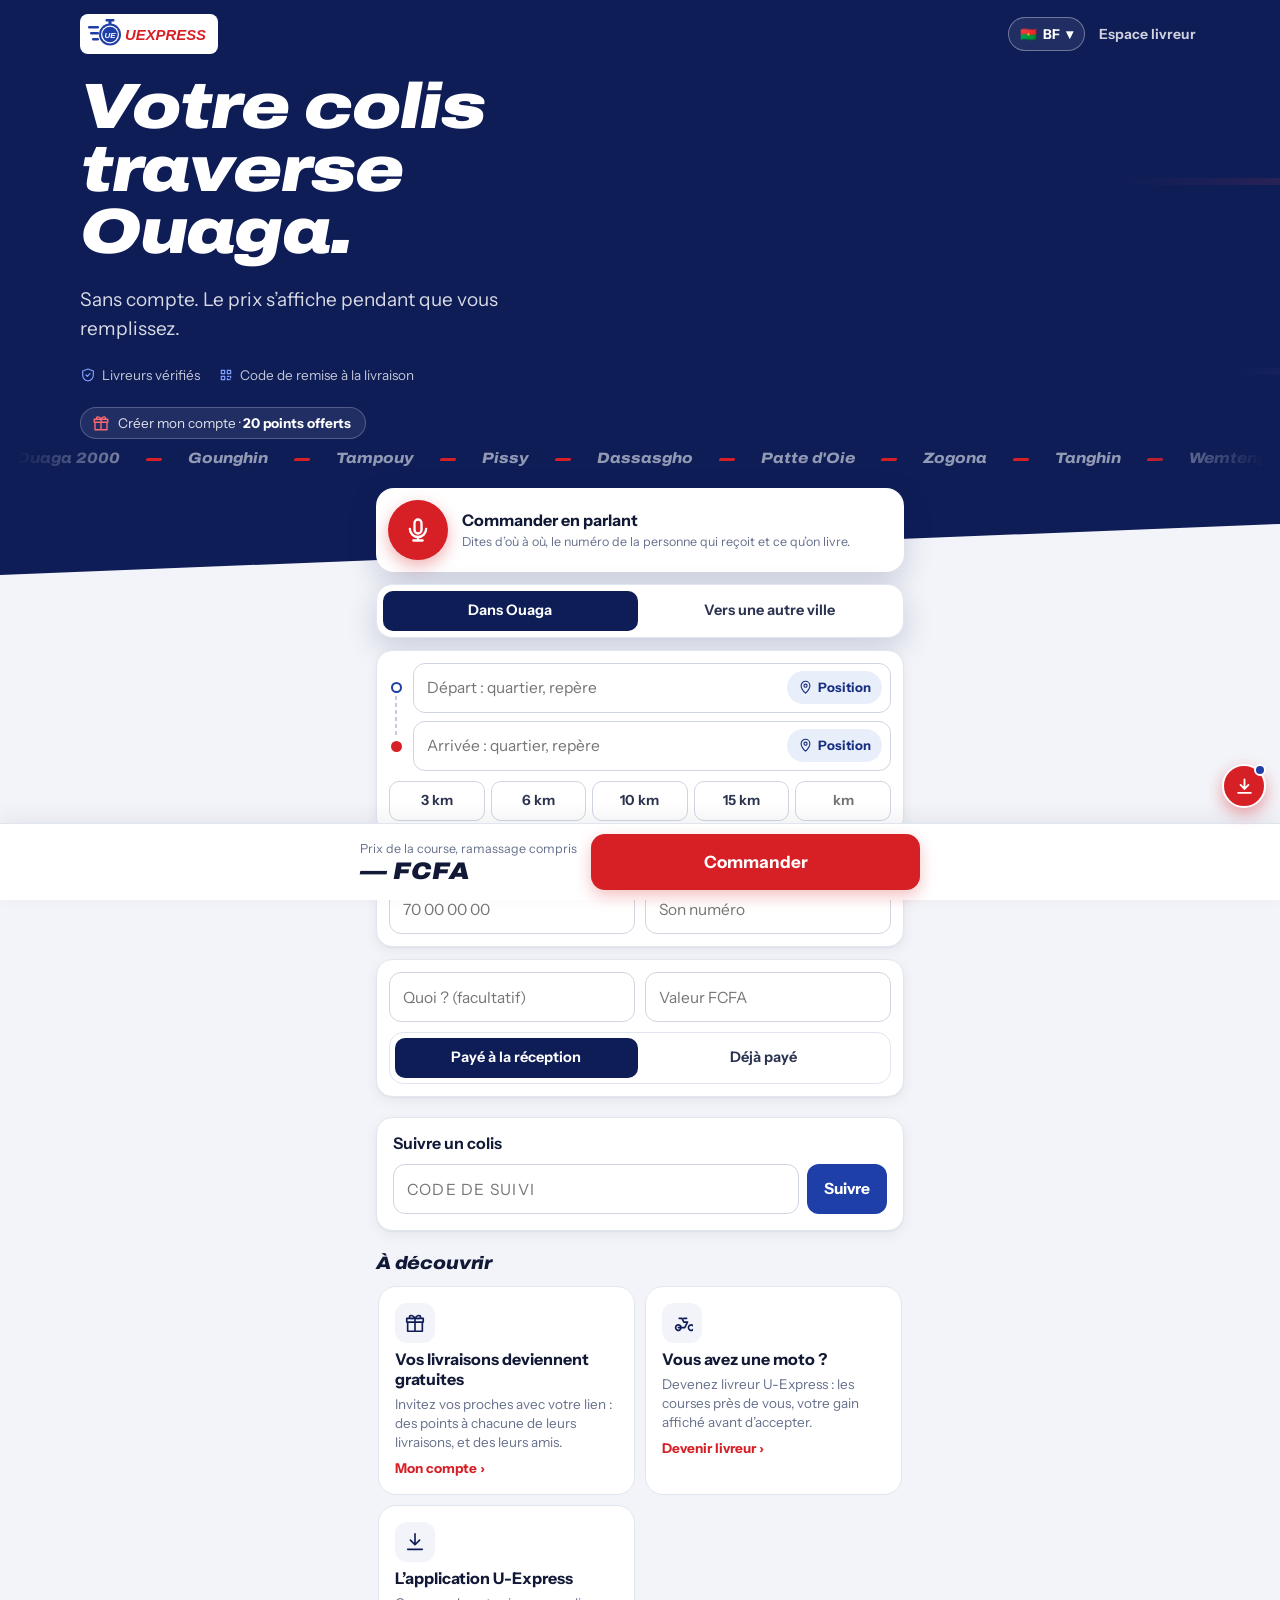
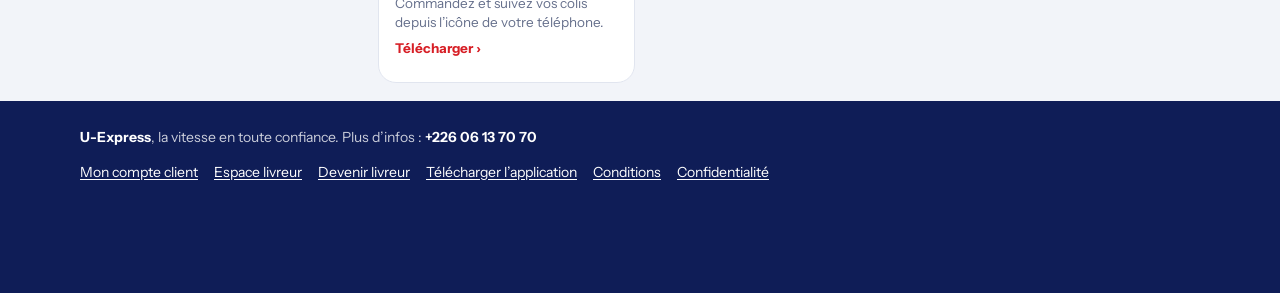
==== index.html @ 2a1b70a1 "Super admin : menu d'origine, Notifications en bas Co-Authored-By: Claude Opus 5.5 <noreply@anthropi" ====
<!doctype html>
<html lang="fr">
  <head>
    <meta charset="UTF-8" />
    <meta name="viewport" content="width=device-width, initial-scale=1, viewport-fit=cover" />
    <meta name="theme-color" content="#0f1d57" />
    <meta name="description" content="U-Express — La vitesse en toute confiance. Livraison à Ouagadougou." />
    <link rel="manifest" href="./manifest.webmanifest" />
    <link rel="icon" type="image/png" href="./icons/icon-192.png" />
    <link rel="apple-touch-icon" href="./icons/icon-192.png" />
    <meta name="apple-mobile-web-app-capable" content="yes" />
    <meta name="apple-mobile-web-app-title" content="U-Express" />
    <title>U-Express</title>
    <script type="module" crossorigin src="./assets/index-wX5X8KtP.js"></script>
    <link rel="stylesheet" crossorigin href="./assets/index-W7KlbaQM.css">
  </head>
  <body>
    <div id="root"></div>
  </body>
</html>
---- assets/index-W7KlbaQM.css ----
@font-face{font-family:Archivo;font-style:normal;font-display:swap;font-weight:100 900;font-stretch:62% 125%;src:url(./archivo-latin-standard-normal-DY7AcnAa.woff2) format("woff2-variations")}@font-face{font-family:Archivo;font-style:italic;font-display:swap;font-weight:100 900;font-stretch:62% 125%;src:url(./archivo-latin-standard-italic-BuvkOFDm.woff2) format("woff2-variations")}@font-face{font-family:Instrument Sans;font-style:normal;font-display:swap;font-weight:400 700;src:url(./instrument-sans-latin-wght-normal-BbzFLZTg.woff2) format("woff2-variations")}:root{--nuit: #0f1d57;--bleu: #1f3fa8;--bleu-fonce: #172f80;--bleu-pale: #e9eefb;--rouge: #d71f26;--rouge-fonce: #b0161c;--rouge-pale: #fdeced;--encre: #111936;--texte: #2b3350;--doux: #66708c;--trait: #e1e5ef;--fond: #f2f4f9;--carte: #ffffff;--vert: #11804a;--vert-pale: #e3f4ea;--orange: #b85f00;--orange-pale: #fff1df;--f-titre: "Archivo", "Arial Black", "Helvetica Neue", Arial, sans-serif;--f-texte: "Instrument Sans", "Segoe UI", Roboto, "Helvetica Neue", Arial, sans-serif;--biais: 4vw;--r-s: 10px;--r-m: 16px;--r-l: 22px;--ombre: 0 1px 2px rgba(17, 25, 54, .05), 0 4px 14px rgba(17, 25, 54, .06);--ombre-forte: 0 10px 30px rgba(15, 29, 87, .18);color-scheme:light;font-family:var(--f-texte);color:var(--texte);background:var(--fond);-webkit-font-smoothing:antialiased}*{box-sizing:border-box}html,body{margin:0;padding:0;background:var(--fond)}body{min-height:100vh;font-size:15.5px;line-height:1.5}body:before{content:"";position:fixed;inset:0 0 auto;height:env(safe-area-inset-top,0px);z-index:30;background:var(--nuit)}button,input,select,textarea{font:inherit;color:inherit}a{color:var(--bleu);text-underline-offset:2px}h1,h2,h3{color:var(--encre);margin:0;line-height:1.15;text-wrap:balance}h1,h2,.titre{font-family:var(--f-titre);font-style:italic;font-weight:850;font-stretch:112%;letter-spacing:-.01em}h1{font-size:clamp(26px,6.5vw,34px)}h2{font-size:clamp(20px,4.8vw,24px)}h3{font-size:16px;font-weight:650}p{margin:0}:focus-visible{outline:3px solid var(--bleu);outline-offset:2px;border-radius:6px}.page{max-width:560px;margin:0 auto;padding-block:16px 104px;padding-left:max(16px,env(safe-area-inset-left,0px));padding-right:max(16px,env(safe-area-inset-right,0px))}.page.large{max-width:1120px}.pile{display:flex;flex-direction:column;gap:12px}.pile.ample{gap:20px}.ligne{display:flex;align-items:center;gap:8px}.ligne.entre{justify-content:space-between}.ligne.haut{align-items:flex-start}.ligne.envelopper{flex-wrap:wrap}.grille-2{display:grid;grid-template-columns:1fr 1fr;gap:10px}.grille-auto{display:grid;grid-template-columns:repeat(auto-fill,minmax(min(100%,300px),1fr));gap:14px}.doux{color:var(--doux)}.petit{font-size:14px}.tres-petit{font-size:12.5px}.gras{font-weight:650;color:var(--encre)}.centre{text-align:center}.rouge{color:var(--rouge)}.bleu{color:var(--bleu)}.vert{color:var(--vert)}.orange{color:var(--orange)}.mono{font-variant-numeric:tabular-nums}.entete{position:sticky;top:env(safe-area-inset-top,0px);z-index:20;background:var(--nuit);color:#fff;padding-block:10px;padding-left:max(16px,env(safe-area-inset-left,0px));padding-right:max(16px,env(safe-area-inset-right,0px))}.entete-int{max-width:1120px;margin:0 auto;display:flex;align-items:center;justify-content:space-between;gap:12px}.entete .espace{font-size:13px;color:#ffffffb8;text-align:right;line-height:1.3}.entete .espace b{display:block;color:#fff;font-family:var(--f-titre);font-style:italic;font-weight:800;font-size:15px}.plaque{display:inline-flex;background:#fff;border-radius:8px;padding:5px 8px;line-height:0}.bandeau-demo{background:var(--bleu-pale);color:var(--bleu-fonce);font-size:12.5px;padding:5px 16px;text-align:center}.carte{background:var(--carte);border:1px solid var(--trait);border-radius:var(--r-m);padding:16px;box-shadow:var(--ombre)}.carte.plate{box-shadow:none}.carte.accent{border-color:var(--rouge);box-shadow:0 0 0 1px var(--rouge) inset,var(--ombre)}.carte.alerte{border-left:5px solid var(--orange)}.carte.alerte.critique{border-left-color:var(--rouge)}.separateur{height:1px;background:var(--trait);margin:4px 0}.btn{-webkit-appearance:none;-moz-appearance:none;appearance:none;border:1px solid transparent;border-radius:12px;padding:12px 16px;font-weight:700;font-size:15.5px;cursor:pointer;display:inline-flex;align-items:center;justify-content:center;gap:8px;min-height:48px;text-decoration:none;line-height:1.2;transition:background-color .15s,transform .12s,box-shadow .15s}.btn:active:not(:disabled){transform:scale(.97)}.btn:disabled{opacity:.45;cursor:not-allowed}.btn.plein{width:100%}.btn.rouge{background:var(--rouge);color:#fff;box-shadow:0 6px 16px #d71f2647}.btn.rouge:hover:not(:disabled){background:var(--rouge-fonce)}.btn.bleu{background:var(--bleu);color:#fff}.btn.bleu:hover:not(:disabled){background:var(--bleu-fonce)}.btn.vert{background:var(--vert);color:#fff}.btn.blanc{background:#fff;color:var(--nuit)}.btn.fantome{background:#ffffff14;color:#fff;border-color:#ffffff59}.btn.fantome:hover{background:#ffffff29}.btn.contour{background:var(--carte);border-color:var(--trait);color:var(--encre)}.btn.contour:hover:not(:disabled){background:var(--fond)}.btn.lien{background:none;color:var(--bleu);padding:6px 2px;min-height:0;font-weight:650}.btn.petit{min-height:38px;padding:7px 12px;font-size:14px;border-radius:10px}.btn.grand{min-height:56px;font-size:17px;border-radius:14px}.btn svg{width:20px;height:20px;flex:none}.badge svg{width:14px;height:14px;flex:none}.onglets{display:flex;background:#e4e8f2;border-radius:14px;padding:4px;gap:4px;overflow-x:auto;scrollbar-width:none}.onglets button{flex:1;border:0;background:none;border-radius:10px;padding:9px 6px;font-weight:650;font-size:13.5px;color:var(--doux);cursor:pointer;white-space:nowrap;transition:background-color .15s,color .15s}.onglets button.actif{background:var(--carte);color:var(--encre);box-shadow:0 1px 3px #1119361f}.compteur{display:inline-block;min-width:20px;padding:0 6px;margin-left:4px;border-radius:10px;background:var(--rouge);color:#fff;font-size:12px;line-height:20px;text-align:center;font-variant-numeric:tabular-nums}.compteur.gris{background:#b9c0d2}.nav-basse{position:fixed;left:0;right:0;bottom:0;z-index:20;background:var(--carte);border-top:1px solid var(--trait);display:flex;justify-content:center;padding-bottom:env(safe-area-inset-bottom,0px);padding-left:env(safe-area-inset-left,0px);padding-right:env(safe-area-inset-right,0px)}.nav-basse-int{display:flex;width:100%;max-width:560px}.nav-basse button{flex:1;border:0;background:none;padding:10px 4px 12px;font-size:12.5px;font-weight:650;color:var(--doux);cursor:pointer;display:flex;flex-direction:column;align-items:center;gap:3px}.nav-basse button.actif{color:var(--rouge)}.nav-basse svg{width:23px;height:23px}.badge{display:inline-flex;align-items:center;gap:5px;border-radius:999px;padding:3px 10px;font-size:12.5px;font-weight:650;background:#edf0f6;color:var(--texte);white-space:nowrap}.badge.rouge{background:var(--rouge-pale);color:var(--rouge-fonce)}.badge.bleu{background:var(--bleu-pale);color:var(--bleu-fonce)}.badge.vert{background:var(--vert-pale);color:var(--vert)}.badge.orange{background:var(--orange-pale);color:var(--orange)}.point{width:9px;height:9px;border-radius:50%;background:#b9c0d2;display:inline-block;flex:none}.point.vert{background:var(--vert);box-shadow:0 0 #11804a80;animation:pouls 2s infinite}.champ{display:flex;flex-direction:column;gap:6px;min-width:0}.champ label{font-size:14px;font-weight:650;color:var(--encre)}.champ .aide{font-size:12.5px;color:var(--doux)}.champ input,.champ select,.champ textarea,.saisie{border:1.5px solid #cfd5e3;border-radius:12px;padding:12px 13px;background:#fff;min-height:50px;width:100%;min-width:0;transition:border-color .15s,box-shadow .15s}.champ input:focus,.champ select:focus,.champ textarea:focus,.saisie:focus{outline:none;border-color:var(--bleu);box-shadow:0 0 0 4px #1f3fa826}.choix{display:flex;gap:8px}.choix button{flex:1;border:1.5px solid #cfd5e3;background:#fff;border-radius:12px;padding:11px 10px;font-weight:650;cursor:pointer;transition:border-color .15s,background-color .15s}.choix button.actif{border-color:var(--rouge);background:var(--rouge-pale);color:var(--rouge-fonce)}.erreur,.succes,.info{border-radius:12px;padding:11px 13px;font-size:14.5px}.erreur{background:var(--rouge-pale);color:var(--rouge-fonce)}.succes{background:var(--vert-pale);color:var(--vert)}.info{background:var(--bleu-pale);color:var(--bleu-fonce)}.solde{position:relative;overflow:hidden;border-radius:var(--r-l);padding:18px;color:#fff;background:var(--nuit)}.solde:after{content:"";position:absolute;right:-20px;top:18px;width:140px;height:70px;background:repeating-linear-gradient(0deg,transparent 0 12px,rgba(255,255,255,.09) 12px 20px);transform:skew(-12deg)}.solde .montant{font-family:var(--f-titre);font-style:italic;font-weight:850;font-stretch:112%;font-size:32px;letter-spacing:-.01em}.solde .sous{font-size:13.5px;opacity:.8}.solde.negatif .montant{color:#ffc2c5}.trajet{display:grid;grid-template-columns:14px minmax(0,1fr);column-gap:10px;row-gap:2px}.trajet .rail{display:flex;flex-direction:column;align-items:center;padding-top:6px}.trajet .rond{width:11px;height:11px;border-radius:50%;border:2.5px solid var(--bleu);background:#fff}.trajet .rond.fin{border-color:var(--rouge);background:var(--rouge)}.trajet .barre{width:2px;flex:1;background:repeating-linear-gradient(180deg,#c5cbe0 0 4px,transparent 4px 7px);margin:3px 0;min-height:14px}.chiffres{display:flex;gap:6px 16px;flex-wrap:wrap}.chiffres div{display:flex;flex-direction:column}.chiffres .lib{font-size:12.5px;color:var(--doux)}.chiffres .val{font-weight:700;color:var(--encre);font-variant-numeric:tabular-nums}.chiffres .val.gain{color:var(--vert)}.chrono{list-style:none;margin:0;padding:0;display:flex;flex-direction:column;gap:10px}.chrono li{display:grid;grid-template-columns:18px 1fr;gap:8px}.chrono .puce{width:12px;height:12px;margin-top:5px;border-radius:50%;background:var(--trait)}.chrono li.fait .puce{background:var(--vert)}.chrono li.courant .puce{background:var(--rouge);box-shadow:0 0 0 4px var(--rouge-pale)}.tableau{width:100%;border-collapse:collapse;font-size:14.5px}.tableau th{text-align:left;font-size:12.5px;color:var(--doux);font-weight:650;padding:8px;border-bottom:1px solid var(--trait)}.tableau td{padding:10px 8px;border-bottom:1px solid var(--trait);vertical-align:top}.tableau td.num,.tableau th.num{text-align:right;font-variant-numeric:tabular-nums}.defile{overflow-x:auto}.voile{position:fixed;top:0;right:0;bottom:0;left:0;background:#0f1d5773;z-index:50;display:flex;align-items:flex-end;justify-content:center;animation:apparait .18s ease-out}.modale{background:#fff;width:100%;max-width:560px;border-radius:22px 22px 0 0;padding:20px max(16px,env(safe-area-inset-right,0px)) calc(20px + env(safe-area-inset-bottom,0px)) max(16px,env(safe-area-inset-left,0px));max-height:88vh;overflow-y:auto;animation:monte .22s cubic-bezier(.2,.8,.2,1)}@media (min-width: 640px){.voile{align-items:center}.modale{border-radius:22px}}.code-remise{font-family:var(--f-titre);font-weight:900;font-stretch:115%;font-size:40px;letter-spacing:.18em;color:var(--encre);font-variant-numeric:tabular-nums}.qr{width:168px;height:168px;image-rendering:pixelated}.une{position:relative;overflow:hidden;color:#fff;background:var(--nuit);clip-path:polygon(0 0,100% 0,100% calc(100% - var(--biais)),0 100%);padding-block:14px calc(44px + var(--biais));padding-left:max(16px,env(safe-area-inset-left,0px));padding-right:max(16px,env(safe-area-inset-right,0px))}.une-int{position:relative;z-index:1;max-width:1120px;margin:0 auto;display:flex;flex-direction:column;gap:22px}.une-haut{display:flex;align-items:center;justify-content:space-between;gap:12px}.une-haut a.pro{color:#fffc;font-size:14px;font-weight:650;text-decoration:none;padding:8px 4px}.une h1{color:#fff;font-size:clamp(38px,11vw,76px);font-weight:900;font-stretch:118%;line-height:.98;letter-spacing:-.02em;max-width:11ch;animation:file .7s cubic-bezier(.15,.85,.25,1) both}.une h1 .rouge-vif{color:#ff4a50}.une .chapo{font-size:clamp(16px,4.2vw,19px);color:#ffffffd6;max-width:34ch;animation:apparait .6s .25s both}.une .actions{display:grid;gap:10px;max-width:420px;animation:apparait .6s .35s both}.une .preuves{display:flex;flex-wrap:wrap;gap:8px 18px;font-size:13.5px;color:#ffffffbf}.une .preuves span{display:inline-flex;align-items:center;gap:6px}.une .preuves svg{width:16px;height:16px;color:#7fa0ff}.vitesse{position:absolute;top:0;right:0;bottom:0;left:0;pointer-events:none;z-index:0;overflow:hidden}.vitesse i{position:absolute;right:-40%;height:7px;border-radius:6px;background:linear-gradient(90deg,#fff0,#ffffff38);animation:trait 2.8s linear infinite}.vitesse i:nth-child(1){top:22%;width:38%;animation-delay:0s}.vitesse i:nth-child(2){top:31%;width:52%;animation-delay:.9s;background:linear-gradient(90deg,#d71f2600,#ff4a5073)}.vitesse i:nth-child(3){top:40%;width:30%;animation-delay:1.7s}.vitesse i:nth-child(4){top:64%;width:44%;animation-delay:2.3s}.quartiers{position:relative;z-index:1;margin-top:8px;overflow:hidden;mask-image:linear-gradient(90deg,transparent,#000 10%,#000 90%,transparent);-webkit-mask-image:linear-gradient(90deg,transparent,#000 10%,#000 90%,transparent)}.quartiers .ruban{display:flex;gap:0;width:max-content;animation:defile 38s linear infinite}.quartiers span{font-family:var(--f-titre);font-style:italic;font-weight:800;font-stretch:112%;font-size:15px;color:#ffffff8c;white-space:nowrap;padding-right:26px}.quartiers span:after{content:"";display:inline-block;width:16px;height:3px;border-radius:2px;margin-left:26px;vertical-align:middle;background:var(--rouge);transform:skew(-20deg)}.carte-suivi{position:relative;z-index:2;margin-top:calc(-30px - var(--biais))}.section{max-width:1120px;margin:0 auto;padding-block:34px 6px;padding-left:max(16px,env(safe-area-inset-left,0px));padding-right:max(16px,env(safe-area-inset-right,0px));display:flex;flex-direction:column;gap:16px}.section>p.intro{color:var(--doux);max-width:52ch}.etapes{list-style:none;margin:0;padding:0;display:grid;gap:12px;counter-reset:etape}.etapes li{display:grid;grid-template-columns:46px minmax(0,1fr);gap:14px;align-items:start;background:var(--carte);border-radius:var(--r-m);padding:16px;border:1px solid var(--trait)}.etapes li:before{counter-increment:etape;content:counter(etape);width:46px;height:46px;border-radius:12px;display:grid;place-items:center;background:var(--nuit);color:#fff;font-family:var(--f-titre);font-style:italic;font-weight:900;font-size:22px}.etapes h3{margin-bottom:3px}@media (min-width: 820px){.etapes{grid-template-columns:repeat(3,1fr)}.etapes li{grid-template-columns:1fr}}.simulateur{background:var(--carte);border-radius:var(--r-l);border:1px solid var(--trait);padding:18px;display:grid;gap:16px;box-shadow:var(--ombre)}.simulateur .prix{font-family:var(--f-titre);font-style:italic;font-weight:900;font-stretch:115%;font-size:clamp(38px,10vw,54px);color:var(--encre);line-height:1;font-variant-numeric:tabular-nums}.simulateur .prix small{font-size:.42em;font-weight:800;color:var(--doux);margin-left:4px}.simulateur input[type=range]{width:100%;accent-color:var(--rouge);height:28px}.reperes{display:flex;justify-content:space-between;font-size:12.5px;color:var(--doux);font-variant-numeric:tabular-nums}.garanties{display:grid;gap:12px}@media (min-width: 820px){.garanties{grid-template-columns:repeat(3,1fr)}}.garantie{display:grid;grid-template-columns:44px minmax(0,1fr);gap:12px;padding:4px 0}.garantie .ico{width:44px;height:44px;border-radius:12px;display:grid;place-items:center;background:var(--bleu-pale);color:var(--bleu)}.garantie .ico svg{width:24px;height:24px}.recrute{margin-top:30px;background:var(--rouge);color:#fff;position:relative;overflow:hidden;clip-path:polygon(0 var(--biais),100% 0,100% 100%,0 100%);padding-block:calc(30px + var(--biais)) 34px;padding-left:max(16px,env(safe-area-inset-left,0px));padding-right:max(16px,env(safe-area-inset-right,0px))}.recrute-int{max-width:1120px;margin:0 auto;display:grid;gap:16px}.recrute h2{color:#fff;font-size:clamp(28px,8vw,46px);font-weight:900}.recrute ul{margin:0;padding:0;list-style:none;display:grid;gap:8px}.recrute li{display:flex;gap:10px;align-items:center;font-weight:600}.recrute li:before{content:"";width:14px;height:4px;border-radius:2px;background:#fff;transform:skew(-20deg);flex:none}.pied{background:var(--nuit);color:#ffffffc7;padding-block:26px calc(26px + env(safe-area-inset-bottom,0px));padding-left:max(16px,env(safe-area-inset-left,0px));padding-right:max(16px,env(safe-area-inset-right,0px));font-size:14px}.pied-int{max-width:1120px;margin:0 auto;display:grid;gap:14px}.pied a{color:#fff}.pied .pro{display:flex;flex-wrap:wrap;gap:6px 16px}.mes-livraisons{display:flex;gap:8px;overflow-x:auto;padding-bottom:2px;scrollbar-width:none}.mes-livraisons a{flex:none;display:flex;flex-direction:column;gap:2px;text-decoration:none;color:var(--encre);background:var(--fond);border:1px solid var(--trait);border-radius:12px;padding:9px 12px;min-width:150px}.barre-commande{position:fixed;left:0;right:0;bottom:0;z-index:20;background:var(--carte);border-top:1px solid var(--trait);padding-block:10px calc(10px + env(safe-area-inset-bottom,0px));padding-left:max(16px,env(safe-area-inset-left,0px));padding-right:max(16px,env(safe-area-inset-right,0px));box-shadow:0 -6px 20px #1119360f}.barre-commande-int{max-width:560px;margin:0 auto;display:grid;grid-template-columns:auto minmax(0,1fr);gap:14px;align-items:center}.barre-commande .total{font-family:var(--f-titre);font-style:italic;font-weight:900;font-stretch:112%;font-size:24px;color:var(--encre);line-height:1.05;font-variant-numeric:tabular-nums}.etiquette-etape{display:inline-grid;place-items:center;width:26px;height:26px;border-radius:8px;background:var(--nuit);color:#fff;font-family:var(--f-titre);font-style:italic;font-weight:900;font-size:14px;flex:none}.suivi-tete{background:var(--nuit);color:#fff;padding-block:18px 22px;padding-left:max(16px,env(safe-area-inset-left,0px));padding-right:max(16px,env(safe-area-inset-right,0px));position:relative;overflow:hidden}.suivi-tete-int{max-width:560px;margin:0 auto;display:flex;flex-direction:column;gap:14px;position:relative;z-index:1}.suivi-tete h1{color:#fff;font-size:clamp(26px,7vw,34px)}.suivi-tete .code{color:#ffffffb3;font-size:14px}.route{position:relative;height:54px;margin:4px 6px 0}.route .voie{position:absolute;left:0;right:0;top:32px;height:4px;border-radius:2px;background:repeating-linear-gradient(90deg,rgba(255,255,255,.28) 0 10px,transparent 10px 18px)}.route .faite{position:absolute;left:0;top:32px;height:4px;border-radius:2px;background:#ff4a50;transition:width 1.2s cubic-bezier(.2,.8,.2,1)}.route .jalon{position:absolute;top:27px;width:14px;height:14px;margin-left:-7px;border-radius:50%;background:var(--nuit);border:3px solid rgba(255,255,255,.4)}.route .jalon.fait{border-color:#ff4a50;background:#ff4a50}.route .moto{position:absolute;top:0;width:36px;height:28px;margin-left:-18px;color:#fff;transition:left 1.2s cubic-bezier(.2,.8,.2,1)}.route .moto.roule{animation:secousse .5s ease-in-out infinite alternate}.etapes-suivi{display:grid;grid-template-columns:repeat(5,1fr);gap:4px;font-size:11.5px;color:#fff9;text-align:center;line-height:1.25}.etapes-suivi span.fait{color:#fff;font-weight:650}.lien-partage{display:grid;grid-template-columns:minmax(0,1fr) auto;gap:8px;align-items:center;background:var(--fond);border:1.5px dashed #c5cbe0;border-radius:12px;padding:8px 8px 8px 12px}.lien-partage a{overflow:hidden;text-overflow:ellipsis;white-space:nowrap;font-weight:650}@keyframes trait{0%{transform:translate(0) skew(-20deg)}to{transform:translate(-260%) skew(-20deg)}}@keyframes defile{0%{transform:translate(0)}to{transform:translate(-50%)}}@keyframes file{0%{opacity:0;transform:translate(-28px) skew(-6deg)}to{opacity:1;transform:none}}@keyframes apparait{0%{opacity:0;transform:translateY(8px)}to{opacity:1;transform:none}}@keyframes monte{0%{transform:translateY(24px);opacity:.6}to{transform:none;opacity:1}}@keyframes pouls{0%{box-shadow:0 0 #11804a73}70%{box-shadow:0 0 0 8px #11804a00}to{box-shadow:0 0 #11804a00}}@keyframes secousse{0%{transform:translateY(0)}to{transform:translateY(-2px)}}@keyframes arrive{0%{background:#fff7d6}to{background:var(--carte)}}.arrive{animation:arrive 1.6s ease-out}@media (prefers-reduced-motion: reduce){*,*:before,*:after{animation-duration:.01ms!important;animation-iteration-count:1!important;transition-duration:.01ms!important}.quartiers .ruban{animation:none}.vitesse{display:none}}.etapes-demande{list-style:none;margin:4px 0 0;padding:0;display:grid;grid-template-columns:repeat(4,minmax(0,1fr));gap:6px;counter-reset:dem}.etapes-demande li{counter-increment:dem;font-size:12.5px;color:#ffffffd1;display:flex;flex-direction:column;gap:6px;line-height:1.25}.etapes-demande li:before{content:counter(dem);width:30px;height:30px;border-radius:9px;display:grid;place-items:center;background:#ffffff1f;color:#fff;font-family:var(--f-titre);font-style:italic;font-weight:900}.etapes-demande li:first-child:before{background:var(--rouge)}.liste-conditions{margin:0;padding:0;list-style:none;display:grid;gap:8px}.liste-conditions li{display:flex;gap:10px;align-items:center}.liste-conditions li:before{content:"";width:14px;height:4px;border-radius:2px;background:var(--rouge);transform:skew(-20deg);flex:none}.progression{display:grid;grid-template-columns:repeat(3,minmax(0,1fr));gap:8px;font-size:12.5px;color:var(--doux);font-weight:650}.progression>div{display:flex;flex-direction:column;gap:6px}.progression .barre{display:block;height:6px;border-radius:3px;background:linear-gradient(90deg,var(--bleu) var(--p, 0%),#dfe4ef var(--p, 0%));transition:background .4s}.progression .fait{color:var(--vert)}.progression .fait .barre{background:var(--vert)}.docs{display:grid;grid-template-columns:repeat(2,minmax(0,1fr));gap:10px}@media (min-width: 720px){.docs{grid-template-columns:repeat(3,minmax(0,1fr))}}.doc{border:1.5px dashed #c5cbe0;border-radius:14px;padding:10px;display:flex;flex-direction:column;gap:5px;background:var(--fond);min-width:0}.doc.ok{border-style:solid;border-color:var(--vert);background:#fff}.doc img{width:100%;max-width:100%;aspect-ratio:4 / 3;object-fit:cover;border-radius:9px;background:var(--bleu-pale)}.doc-vide{aspect-ratio:4 / 3;border-radius:9px;background:#e6eaf3;display:grid;place-items:center;color:#9aa5c0}.doc-vide svg{width:30px;height:30px}.doc .btn{margin-top:auto}.module{display:grid;grid-template-columns:minmax(0,1fr) auto;gap:10px;align-items:center;padding:11px 12px;border-radius:12px;background:var(--fond)}.lecon{display:grid;gap:8px;background:var(--bleu-pale);border-radius:12px;padding:12px 14px;color:var(--bleu-fonce)}.question{border:0;margin:0;padding:0;display:grid;gap:8px}.question legend{margin-bottom:8px}.choix-quiz{display:flex;gap:10px;align-items:center;padding:11px 12px;border:1.5px solid #cfd5e3;border-radius:12px;cursor:pointer;background:#fff}.choix-quiz.actif{border-color:var(--bleu);background:var(--bleu-pale)}.choix-quiz input{accent-color:var(--bleu)}.galerie-kyc{display:grid;grid-template-columns:repeat(3,minmax(0,1fr));gap:6px}.galerie-kyc button{border:0;padding:0;background:none;cursor:zoom-in;text-align:left;font-size:11.5px;color:var(--doux);display:flex;flex-direction:column;justify-content:flex-start;align-self:start}.galerie-kyc img{width:100%;aspect-ratio:4 / 3;object-fit:cover;border-radius:8px;display:block;margin-bottom:3px}.photo-grande{width:100%;max-width:100%;border-radius:12px}.une-courte{padding-block:14px calc(54px + var(--biais))}.une-courte h1{font-size:clamp(34px,9.5vw,64px)}.commande-accueil{position:relative;z-index:2;margin-top:calc(-36px - var(--biais));padding-top:0;padding-bottom:8px;display:flex;flex-direction:column;gap:12px}.commande-accueil>form>.choix{background:var(--carte);padding:6px;border-radius:16px;box-shadow:var(--ombre-forte)}.pied{padding-bottom:calc(110px + env(safe-area-inset-bottom,0px))}.choix-compact{background:var(--carte);padding:5px;border-radius:14px;border:1px solid var(--trait);gap:5px}.choix-compact button{border:0;padding:9px 8px;font-size:14.5px;border-radius:10px}.choix-compact button.actif{background:var(--nuit);color:#fff}.case{padding:12px}.trajet-saisie{display:grid;grid-template-columns:14px minmax(0,1fr);gap:10px}.trajet-saisie .rail{display:flex;flex-direction:column;align-items:center;padding:19px 0}.trajet-saisie .rond{width:11px;height:11px;border-radius:50%;border:2.5px solid var(--bleu);background:#fff;flex:none}.trajet-saisie .rond.fin{border-color:var(--rouge);background:var(--rouge)}.trajet-saisie .barre{width:2px;flex:1;background:repeating-linear-gradient(180deg,#c5cbe0 0 4px,transparent 4px 7px);margin:3px 0}.champ-ligne{display:grid;grid-template-columns:minmax(0,1fr) auto;align-items:center;border:1.5px solid #cfd5e3;border-radius:12px;background:#fff;padding-right:8px}.champ-ligne:focus-within{border-color:var(--bleu);box-shadow:0 0 0 4px #1f3fa826}.champ-ligne input{border:0;background:none;padding:12px 13px;min-height:48px;min-width:0;outline:none}.champ-ligne .btn.lien{font-size:13.5px;white-space:nowrap}.distances{display:flex;gap:6px;margin-top:10px;flex-wrap:wrap}.distances button,.distances input{flex:1 1 56px;min-width:0;min-height:40px;border:1.5px solid #cfd5e3;border-radius:10px;background:#fff;font-weight:650;font-size:14px;cursor:pointer;text-align:center;padding:6px}.distances button.actif{border-color:var(--rouge);background:var(--rouge-pale);color:var(--rouge-fonce)}.distances input:focus{outline:none;border-color:var(--bleu)}.case.grille-2 .champ label{font-size:13px}.entree-livreur .avantages{display:grid;gap:8px;margin:0;padding:0;list-style:none}.entree-livreur .avantages li{display:flex;gap:10px;align-items:center}.entree-livreur .avantages li:before{content:"";width:14px;height:4px;border-radius:2px;background:#fff;transform:skew(-20deg);flex:none}.carte-rouge{background:var(--rouge);color:#fff;border:0;border-radius:var(--r-l);padding:18px;display:grid;gap:12px}.carte-rouge h2{color:#fff}.membre{display:grid;grid-template-columns:42px minmax(0,1fr);gap:12px;align-items:start;padding:12px 0;border-top:1px solid var(--trait)}.membre:first-of-type{border-top:0}.membre .initiale{width:42px;height:42px;border-radius:12px;display:grid;place-items:center;font-family:var(--f-titre);font-style:italic;font-weight:900;color:#fff;background:var(--bleu)}.membre.admin .initiale{background:var(--rouge)}.membre.inactif{opacity:.55}.compteurs-equipe{display:flex;gap:8px;flex-wrap:wrap}.centre-texte{text-align:center}.gauche{text-align:left}.pile-droite{display:flex;flex-direction:column;align-items:flex-end;text-align:right;gap:2px}.champ-ligne.avec-gps{border-color:var(--vert)}.puce-gps{display:inline-flex;align-items:center;gap:5px;border:0;border-radius:999px;padding:7px 11px;font:inherit;font-size:13px;font-weight:700;cursor:pointer;white-space:nowrap;background:var(--bleu-pale);color:var(--bleu-fonce)}.puce-gps svg{width:15px;height:15px;flex:none}.puce-gps.gps{background:var(--vert-pale);color:var(--vert)}.puce-gps.attente{background:var(--orange-pale);color:var(--orange)}.puce-gps.attente:before,.puce-gps.recherche:before,.point-pouls{content:"";width:8px;height:8px;border-radius:50%;background:currentColor;flex:none;animation:pouls 1.2s ease-in-out infinite}@keyframes pouls{0%,to{opacity:.35;transform:scale(.8)}50%{opacity:1;transform:scale(1.15)}}.etat-gps{display:flex;align-items:center;gap:8px;margin-top:10px;padding:9px 11px;border-radius:10px;font-size:13.5px;line-height:1.35}.etat-gps svg{width:18px;height:18px;flex:none}.etat-gps.attente{background:var(--orange-pale);color:#7a4100}.etat-gps.attente .point-pouls{background:var(--orange)}.etat-gps.ok{background:var(--vert-pale);color:#0b5a34}.etat-gps.alerte{background:var(--orange-pale);color:#7a4100}.etat-gps .btn.lien{padding:0 2px;font-size:13.5px;margin-left:auto;flex:none}.modale .etat-gps{margin-top:0}.aide-gps{margin:8px 0 0}.option-position{display:grid;grid-template-columns:46px minmax(0,1fr);gap:12px;align-items:center;width:100%;text-align:left;background:#fff;border:1.5px solid var(--trait);border-radius:14px;padding:14px;cursor:pointer;font:inherit;color:var(--texte);transition:border-color .15s,transform .15s}.option-position:hover{border-color:var(--bleu)}.option-position:active{transform:scale(.99)}.option-position b{display:block;color:var(--encre);font-size:16px;margin-bottom:2px}.icone-rond{width:46px;height:46px;border-radius:50%;display:grid;place-items:center}.icone-rond svg{width:23px;height:23px}.icone-rond.bleu{background:var(--bleu-pale);color:var(--bleu)}.icone-rond.rouge{background:var(--rouge-pale);color:var(--rouge)}.lien-partage{background:var(--fond);border:1px dashed #c5cbe0;border-radius:10px;padding:10px 12px;font-size:13px;word-break:break-all;color:var(--encre);-webkit-user-select:all;user-select:all}.badge-gps{display:inline-flex;align-items:center;gap:4px;font-size:12.5px;font-weight:650;color:var(--vert);text-decoration:none}.badge-gps svg{width:14px;height:14px}.badge-gps:hover{text-decoration:underline}.page-position{min-height:100vh;min-height:100dvh;background:var(--fond)}.tete-position{background:var(--nuit);color:#fff;padding:calc(18px + env(safe-area-inset-top,0px)) 20px 64px;clip-path:polygon(0 0,100% 0,100% calc(100% - 34px),0 100%)}.tete-position .contenu{max-width:520px;margin:0 auto}.tete-position h1{color:#fff;font-size:clamp(30px,8.5vw,42px);margin-top:22px}.tete-position p{color:#ffffffd6;margin:10px 0 0;font-size:16px;line-height:1.45;max-width:34ch}.corps-position{max-width:520px;margin:-40px auto 0;padding:0 16px 28px;display:grid;gap:14px}.corps-position .carte{padding:20px 18px;gap:12px}.corps-position .tres-petit svg{width:13px;height:13px;vertical-align:-2px}.radar{position:relative;width:104px;height:104px;margin:-6px auto -10px;display:grid;place-items:center}.insecable{white-space:nowrap}.radar:before,.radar:after{content:"";position:absolute;top:0;right:0;bottom:0;left:0;border-radius:50%;border:2px solid var(--rouge);opacity:0;animation:onde 2s ease-out infinite}.radar:after{animation-delay:1s}.radar .epingle{width:56px;height:56px;border-radius:50%;background:var(--rouge);color:#fff;display:grid;place-items:center;box-shadow:0 8px 22px #d71f2659}.radar .epingle svg{width:28px;height:28px}.radar.ok:before,.radar.ok:after,.radar.arret:before,.radar.arret:after{display:none}.radar.ok .epingle{background:var(--vert);box-shadow:0 8px 22px #11804a4d;animation:surgit .45s cubic-bezier(.2,.9,.3,1.3)}@keyframes surgit{0%{transform:scale(.55)}to{transform:scale(1)}}.radar.arret .epingle{background:var(--doux);box-shadow:none}@keyframes onde{0%{transform:scale(.45);opacity:.7}to{transform:scale(1.1);opacity:0}}@media (prefers-reduced-motion: reduce){.radar:before,.radar:after,.point-pouls,.puce-gps:before{animation:none;opacity:1}}.chargement{display:flex;align-items:center;justify-content:center;gap:10px;min-height:40vh;color:var(--doux);font-size:15px}.chargement .roue{width:22px;height:22px;border-radius:50%;border:3px solid var(--bleu-pale);border-top-color:var(--rouge);animation:tourne .8s linear infinite}@keyframes tourne{to{transform:rotate(360deg)}}.puce-pays{display:inline-flex;align-items:center;gap:6px;border:1px solid rgba(255,255,255,.35);background:#ffffff14;color:#fff;border-radius:999px;padding:6px 11px;font:inherit;font-size:13.5px;font-weight:700;cursor:pointer}.puce-pays:hover{background:#ffffff29}.liste-pays{display:grid;gap:6px}.ligne-pays{display:grid;grid-template-columns:34px minmax(0,1fr) auto;gap:10px;align-items:center;width:100%;text-align:left;background:#fff;border:1.5px solid var(--trait);border-radius:12px;padding:10px 12px;cursor:pointer;font:inherit;color:var(--texte)}.ligne-pays:hover{border-color:var(--bleu)}.ligne-pays.actif{border-color:var(--rouge);background:var(--rouge-pale)}.ligne-pays b{display:block;color:var(--encre);font-size:15px}.ligne-pays .drapeau,.drapeau-grand{font-size:26px;line-height:1}.drapeau-grand{font-size:44px}.bientot{text-align:center;align-items:center}.bientot .btn{align-self:stretch}.champ-tel{display:grid;grid-template-columns:minmax(96px,128px) minmax(0,1fr);gap:8px}.champ-tel select{min-width:0;border:1.5px solid #cfd5e3;border-radius:12px;background:#fff;padding:0 8px;font:inherit;font-size:15px;min-height:48px;color:var(--encre);text-overflow:ellipsis}.champ-tel select:focus{outline:none;border-color:var(--bleu);box-shadow:0 0 0 4px #1f3fa826}.filtre-pays{display:inline-flex;flex-direction:column;gap:3px}.filtre-pays select,.petit-select{border:1.5px solid #cfd5e3;border-radius:10px;background:#fff;padding:7px 10px;font:inherit;font-size:14.5px;color:var(--encre);max-width:100%}.petit-select{padding:5px 8px;font-size:13px}.grille-pays{display:grid;grid-template-columns:repeat(auto-fill,minmax(min(100%,300px),1fr));gap:10px}.pays-carte{display:grid;gap:8px;padding:14px}.pays-carte.ouvert{border-color:var(--vert);box-shadow:0 0 0 1px var(--vert) inset,var(--ombre)}.pays-carte .drapeau{font-size:28px;line-height:1}.cloche{position:relative;display:inline-grid;place-items:center;width:40px;height:40px;border-radius:12px;border:1px solid rgba(255,255,255,.28);background:transparent;color:#fff;cursor:pointer}.cloche svg{width:21px;height:21px}.cloche .pastille{position:absolute;top:-5px;right:-5px;min-width:19px;height:19px;padding:0 5px;border-radius:10px;background:var(--rouge);color:#fff;font-size:11.5px;font-weight:700;line-height:19px;text-align:center;box-shadow:0 0 0 2px var(--nuit)}.notifs{list-style:none;margin:0;padding:0;display:grid;gap:6px;max-height:55vh;overflow-y:auto}.notifs button{width:100%;display:grid;gap:2px;text-align:left;border:1px solid var(--trait);background:var(--carte);border-radius:var(--r-s);padding:10px 12px;cursor:pointer;font:inherit;color:var(--texte)}.notifs button.non-lue{border-color:var(--bleu);background:var(--bleu-pale)}.bandeau-notif{position:fixed;left:50%;top:calc(env(safe-area-inset-top,0px) + 66px);transform:translate(-50%);z-index:60;width:min(560px,calc(100% - 24px));display:flex;align-items:center;gap:10px;text-align:left;border:0;border-radius:var(--r-m);padding:12px 14px;background:var(--encre);color:#fff;box-shadow:var(--ombre-forte);font:inherit;cursor:pointer;animation:tomber .25s ease-out}.bandeau-notif svg{width:22px;height:22px;flex:none;color:#ffd166}.bandeau-notif .petit{color:#fffc}@keyframes tomber{0%{opacity:0;transform:translate(-50%,-10px)}to{opacity:1;transform:translate(-50%)}}.carte.push{border-color:var(--bleu);background:linear-gradient(180deg,var(--bleu-pale),#fff 70%)}.icone-ronde{display:inline-grid;place-items:center;width:38px;height:38px;border-radius:50%;background:var(--bleu);color:#fff;flex:none}.icone-ronde svg{width:20px;height:20px}.badge.niveau.debutant{background:#edf0f6;color:var(--doux)}.badge.niveau.bronze{background:#f6e7da;color:#8a4b1c}.badge.niveau.argent{background:#e7ebf1;color:#4b566a}.badge.niveau.or{background:#fbf0cf;color:#8a6200}.badge.niveau.elite{background:var(--bleu);color:#fff}.badge.note{background:#fff6dc;color:#8a6200}.badge.note.basse{background:var(--rouge-pale);color:var(--rouge-fonce)}.jauge{height:10px;border-radius:999px;background:#e4e8f2;overflow:hidden}.jauge>span{display:block;height:100%;border-radius:inherit;background:linear-gradient(90deg,var(--bleu),var(--rouge))}.score{display:grid;grid-template-columns:repeat(3,minmax(0,1fr));gap:8px}.score>div{background:var(--fond);border-radius:var(--r-s);padding:10px;text-align:center}.score b{display:block;font-family:var(--f-titre);font-size:22px;color:var(--encre);font-variant-numeric:tabular-nums}.score span{font-size:12.5px;color:var(--doux)}.mouvement-pts{display:flex;justify-content:space-between;gap:10px;padding:9px 0;border-bottom:1px solid var(--trait)}.mouvement-pts:last-child{border-bottom:0}.pts{font-weight:750;font-variant-numeric:tabular-nums;white-space:nowrap}.pts.plus{color:var(--vert)}.pts.moins{color:var(--rouge)}.classement{list-style:none;margin:0;padding:0;display:grid;gap:4px}.classement li{display:grid;grid-template-columns:30px minmax(0,1fr) auto;gap:8px;align-items:center;padding:7px 10px;border-radius:var(--r-s)}.classement li.moi{background:var(--bleu-pale)}.classement .rang{font-family:var(--f-titre);font-weight:800;color:var(--doux)}.btn-nu{border:0;background:none;padding:0;font:inherit;color:inherit;cursor:pointer;text-align:left}.conditions ul{margin:0;padding-left:20px;display:grid;gap:6px}.conditions ol.liste-etapes{margin:6px 0 2px;padding-left:0;list-style:none;display:grid;gap:4px}.conditions h2{font-size:19px}.conditions h3{font-size:15px;margin-top:4px}.conditions ol:not(.liste-etapes){margin:0;padding-left:22px;display:grid;gap:6px}.guide-certif p{margin:0}.guide-certif h3{margin:8px 0 0;color:var(--encre)}.guide-certif .chemin{font-weight:700;color:var(--bleu-fonce);background:var(--bleu-pale);border-radius:var(--r-s);padding:8px 12px;justify-self:start}.guide-certif blockquote{margin:0;padding:8px 12px;border-left:3px solid var(--bleu);background:var(--fond);border-radius:0 var(--r-s) var(--r-s) 0;font-style:italic}.guide-certif .bareme td.num{white-space:nowrap;font-weight:700}.guide-certif .bareme td.gain{color:var(--vert)}.guide-certif .bareme td.perte{color:var(--rouge-fonce)}.guide-certif .slogan{font-family:var(--f-titre);font-weight:900;font-style:italic;color:var(--bleu-fonce);font-size:15px;letter-spacing:.01em}.point-rec{width:12px;height:12px;border-radius:50%;background:var(--rouge);animation:rec 1s ease-in-out infinite}@keyframes rec{50%{opacity:.35;transform:scale(.8)}}.vocal-lecture{background:var(--bleu-pale);border-radius:var(--r-s);padding:10px 12px}.vocal .btn svg,.vocal-lecture svg,.badge svg{width:16px;height:16px}.appli-flottante{position:fixed;right:max(14px,env(safe-area-inset-right,0px));bottom:calc(18px + env(safe-area-inset-bottom,0px));z-index:35;display:flex;align-items:center;gap:0;border:0;padding:0;background:none;cursor:pointer;font:inherit}.appli-flottante.haute{bottom:calc(92px + env(safe-area-inset-bottom,0px))}.appli-rond{position:relative;display:grid;place-items:center;width:44px;height:44px;border-radius:50%;background:var(--rouge);color:#fff;border:2px solid #fff;box-shadow:0 6px 16px #d71f2666;flex:none;animation:halo-appli 2s ease-out infinite}.appli-rond svg{width:19px;height:19px;stroke-width:2.4;animation:fleche-appli 2s ease-in-out infinite}.appli-point{position:absolute;top:-2px;right:-2px;width:12px;height:12px;border-radius:50%;background:var(--bleu);border:2px solid #fff;animation:point-appli 1.6s ease-out infinite}.appli-texte{display:block;max-width:0;opacity:0;overflow:hidden;white-space:nowrap;margin-right:-20px;padding:7px 26px 7px 0;border-radius:20px 0 0 20px;background:var(--rouge);color:#fff;border:2px solid #fff;border-right:0;font-size:12.5px;font-weight:800;letter-spacing:.01em;box-shadow:0 6px 16px #d71f264d;animation:texte-appli 7s ease-in-out .8s infinite}.appli-flottante:hover .appli-texte,.appli-flottante:focus-visible .appli-texte{animation-play-state:paused}@keyframes texte-appli{0%,4%{max-width:0;opacity:0;padding-left:0}10%,62%{max-width:220px;opacity:1;padding-left:14px}70%,to{max-width:0;opacity:0;padding-left:0}}@keyframes halo-appli{0%{box-shadow:0 6px 16px #d71f2666,0 0 #d71f2680}75%,to{box-shadow:0 6px 16px #d71f2666,0 0 0 10px #d71f2600}}@keyframes fleche-appli{0%,to{transform:translateY(-2px)}50%{transform:translateY(2px)}}@keyframes point-appli{0%{box-shadow:0 0 #1f3fa899}80%,to{box-shadow:0 0 0 7px #1f3fa800}}@media (prefers-reduced-motion: reduce){.appli-rond,.appli-rond svg,.appli-point{animation:none}.appli-texte{animation:none;max-width:220px;opacity:1;padding-left:14px}}.appli-flottante:focus-visible{outline:none}.appli-flottante:focus-visible .appli-rond{outline:3px solid var(--nuit);outline-offset:3px}.btn-appli{position:relative;background:var(--rouge);color:#fff;border:2px solid #fff;font-family:var(--f-titre);font-style:italic;font-weight:850;font-stretch:112%;letter-spacing:.01em;animation:appli-pouls 1.8s ease-out infinite}@keyframes fleche{0%,to{transform:translateY(-2px)}50%{transform:translateY(3px)}}.btn-appli.sur-clair{border-color:var(--rouge)}.btn-appli:hover{background:var(--rouge-fonce)}.btn-appli .fleche-appli{display:inline-flex;animation:fleche .9s ease-in-out infinite}.btn-appli.calme{animation:none;background:#ffffff1a;border-color:#ffffff73;font-family:var(--f-texte);font-style:normal;font-weight:650;font-size:15px}.btn-appli.calme.sur-clair{background:var(--carte);color:var(--encre);border-color:var(--trait)}.btn-appli.calme .fleche-appli{animation:none}@keyframes appli-pouls{0%{box-shadow:0 0 #ff4a50bf}80%,to{box-shadow:0 0 0 16px #ff4a5000}}@keyframes appli-eclat{0%{background-color:var(--rouge);transform:scale(1)}to{background-color:#ff3d44;transform:scale(1.035)}}.une .actions .btn-appli{justify-self:start}.guide-appli{gap:12px}.guide-appli p{margin:0}.alerte-appli{background:var(--orange-pale);color:#6b3a00;border-radius:var(--r-s);padding:12px;font-size:14.5px}.etapes-appli{margin:0;padding:0;list-style:none;counter-reset:etape;display:grid;gap:10px}.etapes-appli li{counter-increment:etape;position:relative;padding:3px 0 0 40px;min-height:30px;font-size:15px;line-height:1.55}.etapes-appli li:before{content:counter(etape);position:absolute;left:0;top:0;display:grid;place-items:center;width:28px;height:28px;border-radius:50%;background:var(--nuit);color:#fff;font-weight:750;font-size:14px}.icone-etape{display:inline-grid;place-items:center;width:28px;height:28px;border-radius:8px;background:var(--bleu-pale);color:var(--bleu);vertical-align:middle}.icone-etape svg{width:18px;height:18px}.qr-appli{display:grid;grid-template-columns:auto 1fr;gap:16px;align-items:center}.qr-appli .qr{border-radius:12px;border:1px solid var(--trait)}.une-appli{padding-bottom:calc(40px + var(--biais))}.pour-qui{display:grid;grid-template-columns:1fr 1fr;gap:10px}.pour-qui a{text-decoration:none;color:inherit;gap:6px}.pour-qui a:hover{border-color:var(--bleu)}.rond-icone{display:grid;place-items:center;width:42px;height:42px;border-radius:50%;background:var(--bleu-pale);color:var(--bleu)}.rond-icone.rouge{background:var(--rouge-pale);color:var(--rouge)}.rond-icone svg{width:22px;height:22px}.lien-appli{font-size:13px;color:var(--doux);word-break:break-all}@media (max-width: 380px){.pour-qui{grid-template-columns:1fr}}.pied.pied-court{padding-bottom:calc(26px + env(safe-area-inset-bottom,0px))}.fidelite-promo{position:relative;overflow:hidden;background:var(--nuit);color:#ffffffdb;border-radius:var(--r-l);padding:20px 18px;display:grid;gap:12px}.fidelite-promo h1{color:#fff;font-size:clamp(26px,7vw,34px)}.fidelite-promo ul{margin:0;padding:0;list-style:none;display:grid;gap:6px;font-size:15px}.fidelite-promo li:before{content:"";display:inline-block;width:14px;height:3px;border-radius:2px;margin-right:10px;vertical-align:middle;background:var(--rouge);transform:skew(-20deg)}.fidelite-promo b{color:#fff}.cadeau{display:grid;place-items:center;width:46px;height:46px;border-radius:14px;background:var(--rouge);color:#fff}.cadeau svg{width:26px;height:26px}.carte-fidelite{background:linear-gradient(135deg,var(--nuit),var(--bleu));color:#ffffffe0;border-radius:var(--r-l);padding:18px;gap:12px}.carte-fidelite b{color:#fff}.solde-points{font-size:15px}.solde-points b{font-family:var(--f-titre);font-style:italic;font-weight:850;font-stretch:112%;font-size:52px;line-height:1;margin-right:6px}.jauge-fidelite{height:10px;border-radius:6px;background:#ffffff2e;overflow:hidden}.jauge-fidelite span{display:block;height:100%;border-radius:6px;background:linear-gradient(90deg,#ff6b70,var(--rouge));transition:width .6s ease}.carte .jauge-fidelite,.bandeau-fidelite .jauge-fidelite{background:var(--bleu-pale)}.gratuite-dispo{display:flex;gap:8px;align-items:center;background:#ffffff1f;border-radius:var(--r-s);padding:10px 12px;color:#fff;font-weight:650}.gratuite-dispo svg{width:22px;height:22px;flex:none}.historique-points{margin:0;padding:0;list-style:none;display:grid}.historique-points li{display:flex;justify-content:space-between;gap:10px;padding:9px 0;border-top:1px solid var(--trait);font-size:14.5px}.historique-points li:first-child{border-top:0}.vert-texte{color:var(--vert)}.rouge-texte{color:var(--rouge)}.case-a-cocher{display:grid;grid-template-columns:22px 1fr;gap:10px;align-items:start;font-size:14px;color:var(--texte)}.case-a-cocher input{width:20px;height:20px;margin:1px 0 0;accent-color:var(--rouge)}.bandeau-fidelite{display:grid;grid-template-columns:auto 1fr auto;gap:12px;align-items:center;text-decoration:none;color:inherit}.bandeau-fidelite .cadeau{width:40px;height:40px;border-radius:12px}.bandeau-fidelite .cadeau svg{width:22px;height:22px}.bandeau-fidelite .fleche-droite{color:var(--rouge);font-weight:800;font-size:20px}.bandeau-fidelite:hover{border-color:var(--rouge)}.choix-gratuite{display:grid;grid-template-columns:22px 1fr;gap:10px;align-items:center;border:2px dashed var(--vert);background:var(--vert-pale);color:#0b5c34;border-radius:var(--r-m);padding:12px 14px;font-weight:650;cursor:pointer}.choix-gratuite input{width:20px;height:20px;margin:0;accent-color:var(--vert)}.choix-gratuite.actif{border-style:solid}.total.offert{color:var(--vert)}.total s{color:var(--doux);font-size:.6em;font-weight:600;margin-left:6px}.badge.offerte{background:var(--vert-pale);color:#0b5c34}.puce-compte{align-self:flex-start;display:inline-flex;align-items:center;gap:8px;border:1px solid rgba(255,255,255,.22);background:#ffffff14;color:#ffffffdb;border-radius:999px;padding:6px 14px 6px 7px;font:inherit;font-size:13.5px;line-height:1.3;cursor:pointer;text-align:left;animation:glisse-compte .7s 1s cubic-bezier(.2,.8,.2,1) both}.puce-compte:hover{background:#ffffff24}.puce-compte b{color:#fff}.puce-compte svg{width:18px;height:18px;color:#ff6b70;flex:none}.puce-compte.invite{padding-left:11px}.puce-compte .initiale{display:grid;place-items:center;width:24px;height:24px;border-radius:50%;background:var(--rouge);color:#fff;font-weight:800;font-size:12px;flex:none}@keyframes glisse-compte{0%{opacity:0;transform:translate(-14px)}to{opacity:1;transform:none}}.pied .btn-nu{color:#fff;text-decoration:underline;text-underline-offset:2px}.tableau-defilant{overflow-x:auto;background:var(--carte);border:1px solid var(--trait);border-radius:var(--r-m)}.tableau-defilant .tableau{min-width:640px}.carte-direct{display:grid;gap:10px}.carte-direct.plein{position:fixed;top:0;right:0;bottom:0;left:0;z-index:2000;background:var(--fond);padding:10px;grid-template-rows:auto minmax(0,1fr) auto auto;overflow:auto}.carte-direct-barre{display:flex;flex-wrap:wrap;gap:8px;align-items:center;justify-content:space-between}.compteurs-carte{display:flex;flex-wrap:wrap;gap:6px}.compteur-carte{display:inline-flex;align-items:center;gap:6px;font-size:13.5px;font-weight:650;color:var(--texte);background:var(--carte);border:1px solid var(--trait);border-radius:999px;padding:5px 11px}.pastille{width:11px;height:11px;border-radius:50%;display:inline-block;flex:none;background:#9aa3b8}.pastille.course{background:var(--rouge)}.pastille.libre{background:var(--vert)}.pastille.perdu{background:#e08a00}.carte-direct-corps{position:relative;border-radius:var(--r-l);overflow:hidden;border:1px solid var(--trait);height:64vh;min-height:420px}.carte-direct.plein .carte-direct-corps{height:auto;min-height:300px}.carte-direct-fond{position:absolute;top:0;right:0;bottom:0;left:0;background:#e9eef6;z-index:0}.carte-direct-voile{position:absolute;z-index:600;left:50%;top:12px;transform:translate(-50%);background:var(--carte);border-radius:999px;padding:7px 14px;font-size:13.5px;font-weight:600;box-shadow:0 4px 14px #0f1d572e}.carte-direct-voile.erreur{background:var(--rouge-pale);color:var(--rouge-fonce)}.carte-direct-fiche{position:absolute;z-index:700;left:10px;bottom:10px;width:min(340px,calc(100% - 20px));max-height:calc(100% - 20px);overflow:auto;background:var(--carte);border-radius:14px;box-shadow:0 10px 30px #0f1d5740;padding:14px;display:grid;gap:9px}.fermer-fiche{font-size:24px;line-height:1;width:32px;height:32px;border-radius:50%;color:var(--doux)}.fermer-fiche:hover{background:var(--fond)}.fiche-vitesse{font-family:var(--f-titre);font-style:italic;font-weight:850;font-stretch:112%;font-size:34px;line-height:1;color:var(--nuit)}.fiche-course{background:var(--fond);border-radius:10px;padding:9px 10px;display:grid;gap:5px}.saisie-petite{border:1.5px solid #cfd5e3;border-radius:8px;padding:4px 6px;background:#fff;font:inherit}.legende-vitesse{display:flex;flex-wrap:wrap;gap:4px 10px;font-size:12px;color:var(--doux)}.legende-vitesse i{width:16px;height:4px;border-radius:2px;display:inline-block;margin-right:5px;vertical-align:middle}.liste-carte{list-style:none;margin:0;padding:0;display:grid;grid-template-columns:repeat(auto-fill,minmax(230px,1fr));gap:8px}.liste-carte button{width:100%;text-align:left;display:flex;gap:10px;align-items:center;background:var(--carte);border:1px solid var(--trait);border-radius:12px;padding:9px 11px;cursor:pointer;font:inherit;color:inherit}.liste-carte button:hover{border-color:#cfd5e3}.liste-carte button.actif{border-color:var(--bleu);box-shadow:0 0 0 3px #1f3fa826}.moto-icone{background:none;border:0}.moto-marq{position:relative;width:44px;height:44px;display:grid;place-items:center}.moto-rond{width:34px;height:34px;border-radius:50%;display:grid;place-items:center;color:#fff;background:#9aa3b8;border:3px solid #fff;box-shadow:0 2px 8px #0000004d;position:relative;z-index:1}.moto-rond svg{width:18px;height:18px}.moto-libre .moto-rond{background:var(--vert)}.moto-course .moto-rond{background:var(--rouge)}.moto-perdu .moto-rond{background:#e08a00}.moto-marq.choisi .moto-rond{box-shadow:0 0 0 5px #1f3fa873,0 2px 8px #0000004d}.moto-fleche{position:absolute;top:-7px;right:-7px;bottom:-7px;left:-7px;transition:transform .6s ease}.moto-fleche:before{content:"";position:absolute;left:50%;top:0;transform:translate(-50%);border-left:8px solid transparent;border-right:8px solid transparent;border-bottom:11px solid var(--nuit)}.moto-nom{position:absolute;top:43px;left:50%;transform:translate(-50%);white-space:nowrap;background:#0f1d57e6;color:#fff;font-size:11.5px;font-weight:650;padding:2px 8px;border-radius:999px;pointer-events:none}.epingle{width:28px;height:28px;border-radius:50% 50% 50% 0;transform:rotate(-45deg);display:grid;place-items:center;color:#fff;border:2px solid #fff;box-shadow:0 2px 6px #0000004d}.epingle b{transform:rotate(45deg);font-size:12px}.epingle.ramassage{background:var(--bleu)}.epingle.livraison{background:var(--rouge)}.etat-position{display:flex;gap:6px;align-items:flex-start;margin:0}.etat-position svg{width:16px;height:16px;flex:none;margin-top:1px}@media (max-width: 640px){.carte-direct-corps{height:68vh;min-height:380px}.carte-direct-fiche{left:8px;right:8px;bottom:8px;width:auto;max-height:50%;padding:12px;gap:7px}.fiche-vitesse{font-size:26px}}.carte-reseau{border:1px solid var(--trait);border-radius:var(--r-l);padding:14px;gap:10px;background:var(--carte)}.carte-reseau h3{margin:0}.code-reseau{font-family:var(--f-titre);font-weight:850;font-style:italic;letter-spacing:.04em;color:var(--rouge);background:var(--rouge-pale);border-radius:8px;padding:3px 9px;font-size:15px}.stats-reseau{display:grid;grid-template-columns:repeat(3,minmax(0,1fr));gap:8px}.stats-reseau div{background:var(--fond);border-radius:10px;padding:8px 6px;text-align:center;display:grid}.stats-reseau b{font-family:var(--f-titre);font-style:italic;font-weight:850;font-size:22px;color:var(--nuit);line-height:1.1}.stats-reseau span{font-size:12px;color:var(--doux)}.lien-echange{color:var(--bleu);font-weight:650;text-decoration:none}.lien-echange:hover{text-decoration:underline}.gagnant-une{display:flex;align-items:center;gap:10px;border-radius:14px;padding:9px 12px;background:var(--carte);border:1px solid var(--trait);font-size:13.5px;line-height:1.35}.gagnant-une.sombre{align-self:flex-start;max-width:100%;background:#ffffff14;border-color:#fff3;color:#ffffffdb}.gagnant-une.sombre b{color:#fff}.gagnant-icone{width:34px;height:34px;border-radius:50%;display:grid;place-items:center;flex:none;background:#ffb020;color:var(--nuit)}.gagnant-icone svg{width:19px;height:19px}.gagnant-texte{display:grid;min-width:0}.gagnant-titre{font-size:11.5px;font-weight:700;text-transform:uppercase;letter-spacing:.06em;color:#c77a00}.gagnant-une.sombre .gagnant-titre{color:#ffc24d}.gagnant-message{font-style:italic;font-size:12.5px;opacity:.85}.gagnant-video{flex:none;margin-left:auto;background:#ffb020;color:var(--nuit);border:0}.candidat{display:grid;grid-template-columns:24px minmax(0,1fr) auto;gap:8px;align-items:center;padding:6px 0;border-top:1px solid var(--trait)}.candidat-rang{width:24px;height:24px;border-radius:50%;background:var(--fond);display:grid;place-items:center;font-size:12px;font-weight:750}@media (max-width: 640px){.gagnant-une{flex-wrap:wrap}.gagnant-video{margin-left:44px}}.titre-gagnant{display:flex;align-items:center;gap:8px;margin:0}.titre-gagnant svg{width:22px;height:22px;color:#c77a00;flex:none}.vocal-commande{display:grid;grid-template-columns:60px minmax(0,1fr);gap:14px;align-items:center;background:var(--carte);border-radius:18px;padding:12px 14px 12px 12px;box-shadow:var(--ombre-forte)}.vocal-commande.fait{grid-template-columns:minmax(0,1fr);gap:8px}.vocal-commande.fait audio{width:100%;height:36px}.vocal-texte{display:grid;gap:2px;min-width:0}.vocal-texte b{font-size:16px;color:var(--encre)}.vocal-texte .tres-petit{color:var(--doux);line-height:1.35}.micro-geant{width:60px;height:60px;border-radius:50%;border:0;display:grid;place-items:center;background:var(--rouge);color:#fff;cursor:pointer;box-shadow:0 6px 16px #d71f2659;transition:transform .15s ease}.micro-geant:active{transform:scale(.94)}.micro-geant svg{width:28px;height:28px;stroke-width:2}.micro-geant.actif{animation:micro-pouls 1.4s ease-out infinite}.micro-geant .carre{width:20px;height:20px;border-radius:5px;background:#fff}.micro-geant.attente{background:var(--bleu-pale);box-shadow:none}.micro-geant .roue{width:26px;height:26px;border-radius:50%;border:3px solid #fff;border-top-color:var(--bleu);animation:tourne .8s linear infinite}@keyframes micro-pouls{0%{box-shadow:0 0 #d71f2673}70%{box-shadow:0 0 0 18px #d71f2600}to{box-shadow:0 0 #d71f2600}}.ondes{display:inline-flex;gap:3px;align-items:center;height:18px}.ondes i{width:4px;border-radius:2px;background:var(--rouge);animation:onde 1s ease-in-out infinite}.ondes i:nth-child(1){animation-delay:-.8s}.ondes i:nth-child(2){animation-delay:-.6s}.ondes i:nth-child(3){animation-delay:-.4s}.ondes i:nth-child(4){animation-delay:-.2s}@keyframes onde{0%,to{height:5px}50%{height:18px}}.coche{width:24px;height:24px;border-radius:50%;background:var(--vert);color:#fff;display:inline-grid;place-items:center;flex:none}.coche svg{width:15px;height:15px;stroke-width:2.6}.vocal-transcrit{margin:0;font-size:13.5px;font-style:italic;color:var(--texte);background:var(--fond);border-radius:10px;padding:8px 10px}.rempli-voix,.champ-ligne.rempli-voix{animation:rempli 6s ease-out}@keyframes rempli{0%,60%{box-shadow:0 0 0 4px #1f3fa847;border-color:var(--bleu);background-color:var(--bleu-pale)}to{box-shadow:none}}.barre-commande .total.a-confirmer{font-size:15px;font-style:normal;font-weight:750;font-stretch:100%;color:var(--bleu)}@media (prefers-reduced-motion: reduce){.micro-geant.actif,.ondes i,.rempli-voix{animation:none}}.decouvrir{display:grid;gap:10px;margin-top:10px}.decouvrir h2{font-size:18px;margin:0}.decouvrir-rail{display:grid;grid-auto-flow:column;grid-auto-columns:minmax(230px,1fr);gap:10px;overflow-x:auto;scroll-snap-type:x mandatory;padding:2px 2px 10px;scrollbar-width:none}.decouvrir-rail::-webkit-scrollbar{display:none}.tuile{scroll-snap-align:start;display:grid;align-content:start;gap:6px;text-align:left;background:var(--carte);border:1px solid var(--trait);border-radius:18px;padding:16px;color:var(--texte);text-decoration:none;font:inherit;cursor:pointer;min-height:178px}.tuile:hover{border-color:#cfd5e3}.tuile b{font-size:16px;color:var(--encre);line-height:1.25}.tuile .tuile-texte{font-size:13.5px;color:var(--doux);line-height:1.4}.tuile .tuile-lien{margin-top:auto;font-size:13.5px;font-weight:700;color:var(--rouge)}.tuile-icone{width:40px;height:40px;border-radius:12px;display:grid;place-items:center;background:var(--fond);color:var(--nuit)}.tuile-icone svg{width:22px;height:22px}.tuile.gagnant{background:var(--nuit);border-color:var(--nuit);color:#ffffffd9}.tuile.gagnant b{color:#fff}.tuile.gagnant .tuile-texte{color:#ffffffc7}.tuile.gagnant .tuile-icone{background:#ffb020;color:var(--nuit)}.tuile.gagnant .gagnant-titre{color:#ffc24d}.tuile.gagnant .gagnant-video{justify-self:start;margin:4px 0 0}@media (min-width: 900px){.decouvrir-rail{grid-auto-flow:row;grid-template-columns:repeat(auto-fit,minmax(200px,1fr));overflow:visible}}.badge.certifie{background:#e6f0ff;color:var(--bleu-fonce);border:1px solid rgba(31,63,168,.25)}.badge.certifie svg{width:14px;height:14px}.carte-certif{gap:10px}.carte-certif.ok{border:1.5px solid rgba(31,63,168,.3)}.liste-avantages{list-style:none;margin:0;padding:0;display:grid;gap:6px;font-size:14px}.liste-avantages li{display:grid;grid-template-columns:18px minmax(0,1fr);gap:8px;align-items:start}.liste-avantages svg{width:18px;height:18px;color:var(--vert);stroke-width:2.4}.photo-certif{display:grid;gap:8px;justify-items:center;text-align:center;border:1.5px dashed #cfd5e3;border-radius:14px;padding:12px 10px;cursor:pointer;background:var(--fond)}.photo-certif.prise{border-style:solid;border-color:var(--vert);background:var(--carte)}.photo-certif img{width:100%;height:120px;object-fit:cover;border-radius:10px}.photo-certif>svg{width:34px;height:34px;color:var(--doux);margin:14px 0 4px}.photo-certif>span{display:grid;gap:2px;font-size:13.5px}.etapes-certif{list-style:none;margin:0;padding:0;display:grid;gap:0}.etape-certif{display:grid;grid-template-columns:30px minmax(0,1fr);gap:12px;padding:12px 0;border-top:1px solid var(--trait);position:relative}.etape-certif:first-child{border-top:0;padding-top:4px}.etape-certif .num{width:30px;height:30px;border-radius:50%;display:grid;place-items:center;font-weight:800;font-size:14px;background:var(--bleu-pale);color:var(--bleu);font-variant-numeric:tabular-nums}.etape-certif .num svg{width:16px;height:16px;stroke-width:2.6}.etape-certif.fait .num{background:var(--vert);color:#fff}.etape-certif.verrou .num{background:var(--fond);color:var(--doux)}.etape-certif h4{margin:4px 0 0;font-size:15px;color:var(--encre)}.etape-certif.verrou h4{color:var(--doux)}.equipement-certif{list-style:none;margin:0;padding:0;display:grid;gap:6px}.equipement-certif label{display:flex;align-items:center;gap:10px;min-height:40px;padding:6px 10px;border:1px solid var(--trait);border-radius:var(--r-s);background:var(--carte);font-size:14px;cursor:pointer;flex-wrap:wrap}.equipement-certif label:has(input:checked){border-color:#11804a73;background:var(--vert-pale)}.equipement-certif label.remis{cursor:default}.equipement-certif input{width:20px;height:20px;accent-color:var(--vert);margin:0;flex:none}.equipement-certif span:first-of-type{flex:1;min-width:0}.jauge-certif{display:grid;gap:5px;font-size:13px;color:var(--texte)}.jauge-certif b{font-variant-numeric:tabular-nums;color:var(--encre);font-size:13px}.jauge-certif .jauge{height:8px}.jauge-certif.fait .jauge>span{background:var(--vert)}.jauge-certif.fait b{color:var(--vert)}.avantages-certif{display:grid;gap:8px;border-top:1px solid var(--trait);padding-top:10px}.avantages-certif[open]{gap:10px}.avantages-certif summary{cursor:pointer;color:var(--bleu)}.visuellement-cache{position:absolute;width:1px;height:1px;overflow:hidden;clip:rect(0 0 0 0);white-space:nowrap}.carte-equipement{gap:10px}.article-equipement{display:grid;gap:8px;padding:10px 12px;border:1px solid #e3e7f0;border-radius:12px;background:var(--fond)}.valeur-ancienne{color:var(--doux);text-decoration-thickness:1.5px}.valeur-ancienne s,s.valeur-ancienne{text-decoration-color:var(--rouge)}.modifs{display:grid;gap:4px;padding:8px 10px;border-left:3px solid var(--orange, #c76a00);background:#fff8ef;border-radius:8px;font-size:13.5px}.modifs ul{margin:0;padding-left:16px;display:grid;gap:2px}.form-modifier{gap:10px;padding:12px;border:1px dashed #cfd5e3;border-radius:12px;background:var(--fond)}.form-modifier input.modifie,.form-modifier select.modifie{border-color:var(--bleu, #1f3fa8);background:#f3f6ff}.actions-course{gap:6px}.barre-courses{gap:8px}.btn-corbeille{display:inline-flex;align-items:center;gap:8px;min-height:40px;padding:8px 14px;border-radius:12px;border:1px solid #d9deea;background:var(--carte, #fff);color:var(--texte, #111936);font:inherit;font-weight:700;font-size:14px;cursor:pointer;box-shadow:0 1px 2px #1119360f;transition:border-color .15s,box-shadow .15s}.btn-corbeille:hover{border-color:#b8c1d9;box-shadow:0 3px 10px #11193614}.btn-corbeille svg{width:18px;height:18px;color:var(--doux)}.compteur-corbeille{min-width:22px;height:22px;padding:0 6px;border-radius:11px;background:var(--rouge);color:#fff;font-size:12px;display:inline-grid;place-items:center}.liste-corbeille{list-style:none;margin:0;padding:0;display:grid;gap:10px;max-height:62vh;overflow:auto}.ligne-corbeille{display:grid;gap:8px;padding:12px;border:1px solid #e3e7f0;border-radius:12px;background:var(--fond)}.ligne-corbeille .btn svg{width:16px;height:16px}.motif-corbeille{display:grid;gap:2px;padding:8px 10px;border-radius:8px;background:var(--carte, #fff);border-left:3px solid var(--rouge)}.vide-corbeille{display:grid;justify-items:center;gap:8px;padding:28px 0}.vide-corbeille svg{width:40px;height:40px;color:#c3c9d8}.bandeau-maj{position:fixed;left:12px;right:12px;bottom:14px;z-index:60;display:flex;align-items:center;justify-content:space-between;gap:12px;max-width:560px;margin:0 auto;padding:12px 14px;border-radius:14px;background:var(--bleu-fonce, #172f80);color:#fff;font-size:14px;box-shadow:0 10px 30px #1119364d}.bandeau-maj button{flex:none;border:0;border-radius:10px;padding:9px 14px;background:#fff;color:var(--bleu-fonce, #172f80);font:inherit;font-weight:800;cursor:pointer}.verifier-prix{gap:6px}.verifier-prix .btn svg{width:18px;height:18px}.comparaison-prix{display:grid;grid-template-columns:1fr auto 1fr;align-items:center;gap:10px;padding:10px 12px;border-radius:10px;background:var(--fond)}.comparaison-prix>div{display:grid;gap:2px}.comparaison-prix>span{font-size:20px;color:var(--doux)}.bilan-tete{gap:8px}.bilan-tete .saisie{width:auto;min-height:40px;padding:6px 10px}.chiffres-bilan{display:grid;grid-template-columns:repeat(auto-fill,minmax(150px,1fr));gap:10px}.chiffre-bilan{display:grid;gap:2px;align-content:start;padding:12px 14px;border:1px solid var(--trait);border-radius:14px;background:var(--carte)}.chiffre-bilan b{font-size:19px;color:var(--encre);font-variant-numeric:tabular-nums}.actions-bilan{gap:8px}.confirmation-cloture{gap:8px;padding:8px 12px;border-radius:12px;background:#fff3f2;border:1px solid #f3c9c4}.zone-impression{display:none}.document{color:#111;font-size:12px;display:grid;gap:10px}.document h3{font-size:13px;margin-top:6px}.doc-entete{display:flex;justify-content:space-between;gap:16px;padding-bottom:10px;border-bottom:2px solid #1f3fa8}.doc-entete>div:first-child{display:flex;gap:10px;align-items:center}.doc-entete>div:first-child>div,.doc-titre{display:grid;gap:1px}.doc-entete b{font-size:16px;color:#111936}.doc-titre{text-align:right}.doc-table{width:100%;font-size:11px}.doc-table th,.doc-table td{padding:4px 6px}.doc-totaux{width:100%;max-width:460px;margin-left:auto;border-collapse:collapse;font-size:12px}.doc-totaux td{padding:4px 6px;border-bottom:1px solid #e3e3e3}.doc-totaux td:last-child{text-align:right;font-variant-numeric:tabular-nums;white-space:nowrap}.doc-totaux tr.fort td{font-weight:800;border-top:2px solid #111;border-bottom:0}.doc-signatures{display:flex;justify-content:space-between;margin-top:36px;padding-top:0}.doc-signatures span{width:40%;padding-top:6px;border-top:1px solid #999;text-align:center;color:#555}@media print{@page{size:A4;margin:12mm}body.impression-en-cours{background:#fff}body.impression-en-cours>*:not(.zone-impression){display:none!important}body.impression-en-cours .zone-impression{display:block}.doc-table tr{break-inside:avoid}}.bilan td.num,.document td.num{white-space:nowrap}.distance-ramassage{display:flex;align-items:center;gap:6px;color:var(--doux)}.distance-ramassage svg{width:15px;height:15px}.distance-ramassage.loin{color:var(--rouge);font-weight:650}.colis-deja{align-self:center}.btn.bleu.colis-deja{align-self:stretch}.confirmer-colis{gap:8px;padding:10px 12px;border-radius:12px;background:#fff8ef;border:1px solid #f3dcc0}.recherche-comptes{max-width:260px}.filtres-comptes{display:flex;flex-wrap:wrap;gap:6px}.filtres-comptes button{border:1.5px solid #cfd5e3;background:#fff;border-radius:999px;padding:7px 12px;font-weight:650;font-size:13.5px;cursor:pointer}.filtres-comptes button.actif{border-color:var(--bleu);background:var(--bleu-pale);color:var(--bleu-fonce)}.comptes-liste{list-style:none;margin:0;padding:0;display:grid}.comptes-liste li{display:flex;align-items:center;justify-content:space-between;gap:12px;padding:12px 0;border-top:1px solid var(--trait)}.comptes-liste li:first-child{border-top:0}.comptes-liste li>.btn{flex:none}.demande-mdp{padding:10px 0;border-top:1px solid var(--trait);gap:10px}.demande-mdp:first-of-type{border-top:0}.info>svg,.entete .deconnexion svg{width:18px;height:18px;vertical-align:-3px}.entete .deconnexion{display:inline-flex;align-items:center;gap:6px;white-space:nowrap}@media (max-width: 520px){.entete .espace{display:none}}@media (max-width: 560px){.comptes-liste li{flex-direction:column;align-items:stretch}.recherche-comptes{max-width:none;width:100%}}.fiche-dossier{display:grid;grid-template-columns:max-content minmax(0,1fr);gap:6px 14px;margin:0;font-size:14.5px}.fiche-dossier dt{color:var(--doux)}.fiche-dossier dd{margin:0;font-weight:600;overflow-wrap:anywhere}.galerie-kyc a{display:grid;gap:4px;font-size:12.5px;color:var(--encre);text-decoration:none}.admin{display:grid;grid-template-columns:268px minmax(0,1fr);min-height:100vh;background:var(--fond)}.admin-menu{position:sticky;top:0;height:100vh;overflow-y:auto;display:flex;flex-direction:column;gap:14px;padding:16px 14px 12px;background:linear-gradient(180deg,var(--nuit) 0%,#0b1647 100%);color:#fff;scrollbar-width:thin}.admin-marque{display:flex;align-items:center;justify-content:space-between;gap:8px;padding:0 4px}.admin-marque .plaque{background:#fff;border-radius:12px;padding:7px 12px;display:inline-flex}.admin-fermer{display:none;background:transparent;border:0;color:#fff;padding:8px;border-radius:10px;cursor:pointer}.admin-fermer svg{width:22px;height:22px}.admin-moi{display:flex;align-items:center;gap:12px;padding:10px 12px;border-radius:14px;background:#ffffff12}.admin-moi .initiales{flex:none;width:42px;height:42px;border-radius:50%;display:grid;place-items:center;font-weight:800;font-size:15px;background:var(--rouge);color:#fff;box-shadow:0 0 0 3px #ffffff24}.admin-moi b{font-size:14.5px;line-height:1.2;overflow:hidden;text-overflow:ellipsis;white-space:nowrap}.admin-moi small{font-size:11px;letter-spacing:.06em;text-transform:uppercase;color:#9fb0ea;font-weight:700}.admin-nav{display:grid;gap:10px}.admin-groupe{display:grid;gap:2px}.admin-groupe-titre{font-size:10.5px;font-weight:800;letter-spacing:.12em;text-transform:uppercase;color:#ffffff73;padding:0 12px 4px}.admin-lien{display:flex;align-items:center;gap:12px;width:100%;min-height:38px;padding:8px 12px;border:0;border-radius:12px;background:transparent;color:#ffffffd6;font:inherit;font-size:14.5px;font-weight:600;text-align:left;text-decoration:none;cursor:pointer}.admin-lien svg{width:19px;height:19px;flex:none}.admin-lien>span:first-of-type{flex:1;min-width:0}.admin-lien>svg:last-child{width:15px;height:15px;opacity:.35}.admin-lien:hover{background:#ffffff14;color:#fff}.admin-lien:focus-visible{outline:2px solid #fff;outline-offset:-2px}.admin-lien.actif{background:var(--rouge);color:#fff;box-shadow:0 6px 18px #d71f2659}.admin-lien.actif>svg:last-child{opacity:.8}.admin-compte{min-width:22px;height:22px;padding:0 7px;border-radius:11px;display:inline-grid;place-items:center;font-size:12px;font-weight:800;background:#fff;color:var(--rouge-fonce);font-variant-numeric:tabular-nums}.admin-bas{margin-top:auto;padding-top:10px;border-top:1px solid rgba(255,255,255,.1)}.admin-bas .deconnexion{color:#ffffffb3}.admin-principal{min-width:0;display:flex;flex-direction:column}.admin-haut{position:sticky;top:0;z-index:20;display:flex;align-items:center;gap:12px;min-height:60px;padding:10px 28px;background:#ffffffeb;-webkit-backdrop-filter:blur(8px);backdrop-filter:blur(8px);border-bottom:1px solid var(--trait)}.admin-haut .filtre-pays select{padding:6px 10px;font-size:14px}.admin-burger{display:none;border:1px solid var(--trait);background:#fff;border-radius:10px;padding:7px;color:var(--encre);cursor:pointer}.admin-burger svg{width:22px;height:22px;display:block}.admin-date{color:var(--doux);font-size:14px;font-weight:600}.admin-contenu{width:100%;max-width:1180px;margin:0 auto;padding:26px 28px 60px}.admin-titre{display:grid;gap:4px;margin-bottom:4px}.admin-titre h1{margin:0;font-family:var(--f-titre);font-size:30px;line-height:1.1;color:var(--encre);letter-spacing:-.01em}.admin-titre p{margin:0;color:var(--doux);font-size:15px}.admin-voile{display:none}@media (max-width: 960px){.admin{grid-template-columns:minmax(0,1fr)}.admin-menu{position:fixed;z-index:70;left:0;top:0;bottom:0;height:auto;width:min(86vw,300px);transform:translate(-102%);transition:transform .22s ease;box-shadow:var(--ombre-forte)}.menu-ouvert .admin-menu{transform:none}.admin-voile{display:block;position:fixed;top:0;right:0;bottom:0;left:0;z-index:65;background:#0b164773}.admin-fermer,.admin-burger{display:inline-flex}.admin-haut{padding:8px 16px}.admin-date{font-size:13px;overflow:hidden;text-overflow:ellipsis;white-space:nowrap;min-width:0}.admin-contenu{padding:18px 16px 48px}.admin-titre h1{font-size:25px}}@media (max-width: 520px){.admin-date{display:none}}.en-ce-moment{display:flex;flex-wrap:wrap;align-items:center;gap:8px;padding:10px 12px;background:var(--carte);border:1px solid var(--trait);border-radius:var(--r-m);box-shadow:var(--ombre)}.en-ce-moment-titre{display:inline-flex;align-items:center;gap:7px;font-size:13px;font-weight:800;color:var(--encre);margin-right:4px}.en-ce-moment-item{border:1px solid var(--trait);background:var(--fond);border-radius:999px;padding:6px 11px;font:inherit;font-size:13px;color:var(--texte);cursor:pointer}.en-ce-moment-item b{font-variant-numeric:tabular-nums;color:var(--encre)}.en-ce-moment-item:hover{border-color:#c5cde0;background:#fff}.en-ce-moment-item.orange{background:var(--orange-pale);border-color:#f3d2a6}.en-ce-moment-item.orange b{color:var(--orange)}.en-ce-moment-item.rouge{background:var(--rouge-pale);border-color:#f6c3c5}.en-ce-moment-item.rouge b{color:var(--rouge-fonce)}.choix-periode{display:flex;flex-wrap:wrap;align-items:center;justify-content:space-between;gap:12px}.raccourcis-periode{display:flex;flex-wrap:wrap;gap:6px;align-items:center}.raccourcis-periode>button{border:1px solid var(--trait);background:var(--carte);border-radius:999px;padding:7px 14px;font:inherit;font-size:14px;font-weight:600;color:var(--texte);cursor:pointer}.raccourcis-periode>button:hover{border-color:#c5cde0}.raccourcis-periode>button.actif{background:var(--nuit);border-color:var(--nuit);color:#fff}.jour-calendrier{display:inline-flex;align-items:center;gap:6px;border:1px solid var(--trait);background:var(--carte);border-radius:999px;padding:3px 6px 3px 12px;color:var(--doux)}.jour-calendrier svg{width:17px;height:17px}.jour-calendrier input{border:0;background:transparent;font:inherit;font-size:14px;color:var(--encre);padding:4px;min-width:0}.navigation-periode{display:inline-flex;align-items:center;gap:10px}.titre-periode{font-family:var(--f-titre);font-size:18px;color:var(--encre);min-width:0;text-align:center}.btn-rond{width:36px;height:36px;border-radius:50%;border:1px solid var(--trait);background:var(--carte);display:inline-grid;place-items:center;color:var(--encre);cursor:pointer;flex:none}.btn-rond svg{width:18px;height:18px}.btn-rond:disabled{opacity:.35;cursor:default}.grille-tuiles{display:grid;grid-template-columns:repeat(auto-fill,minmax(200px,1fr));gap:12px}.kpi{display:grid;gap:4px;align-content:start}.kpi-lib{font-size:13px;color:var(--doux);font-weight:600}.kpi-val{font-family:var(--f-titre);font-size:24px;line-height:1.15;color:var(--encre);font-variant-numeric:tabular-nums}.kpi-val.vert{color:var(--vert)}.kpi-val.rouge{color:var(--rouge-fonce)}.en-chargement{opacity:.55;transition:opacity .15s}.tableau-defilant.sans-bord{border:0;box-shadow:none}.graphique-jours{margin:0;display:grid;gap:12px}.lecture-graphique{min-height:1.4em}.graphique-zone{display:grid;grid-template-columns:46px minmax(0,1fr);height:190px}.graphique-axe{display:flex;flex-direction:column;justify-content:space-between;padding-right:8px;font-size:11px;color:var(--doux);text-align:right;font-variant-numeric:tabular-nums;margin:-6px 0}.graphique-trace{position:relative}.graphique-grille{position:absolute;left:0;right:0;height:1px;background:var(--trait)}.graphique-barres{position:absolute;top:0;right:0;bottom:0;left:0;display:flex;align-items:flex-end;gap:2px}.graphique-col{flex:1 1 0;min-width:0;height:100%;display:flex;align-items:flex-end;justify-content:center;border:0;padding:0;background:transparent;cursor:pointer}.graphique-col:hover,.graphique-col.vu{background:#1f3fa80f}.graphique-col:focus-visible{outline:2px solid var(--bleu);outline-offset:1px}.graphique-barre{display:block;width:100%;max-width:24px;background:var(--bleu);border-radius:4px 4px 0 0}.graphique-col.vu .graphique-barre{background:var(--nuit)}.graphique-dates{display:flex;gap:2px;margin-left:46px;font-size:11px;color:var(--doux);font-variant-numeric:tabular-nums}.graphique-dates span{flex:1 1 0;min-width:0;text-align:center}.choix-apercu select{width:100%}.bandeau-apercu{display:flex;align-items:center;gap:8px;padding:10px 14px;border-radius:var(--r-s);background:var(--orange-pale);color:#6b3a00;border-left:4px solid var(--orange);font-size:14px}.bandeau-apercu svg{width:18px;height:18px;flex:none}.ecran-apercu{width:100%;max-width:540px;margin:0 auto;padding:14px;border:1px solid var(--trait);border-radius:var(--r-l);background:var(--fond);box-shadow:var(--ombre)}.zone-apercu{border:0;margin:0;padding:0;min-width:0}.nav-apercu{display:grid;grid-template-columns:repeat(4,minmax(0,1fr));gap:4px;background:var(--carte);border:1px solid var(--trait);border-radius:14px;padding:4px}.nav-apercu button{display:grid;justify-items:center;gap:2px;border:0;background:transparent;border-radius:10px;padding:7px 4px;font:inherit;font-size:12.5px;font-weight:600;color:var(--doux);cursor:pointer}.nav-apercu button svg{width:20px;height:20px}.nav-apercu button.actif{background:var(--bleu-pale);color:var(--bleu-fonce)}.liste-commandes-apercu{list-style:none;margin:0;padding:0;display:grid}.liste-commandes-apercu li{display:flex;align-items:center;justify-content:space-between;gap:10px;padding:9px 0;border-top:1px solid var(--trait)}.liste-commandes-apercu li:first-child{border-top:0}.admin-bas{display:grid;gap:2px}.messages-admin{display:grid;grid-template-columns:minmax(0,1.15fr) minmax(0,.85fr);gap:18px;align-items:start}@media (max-width: 900px){.messages-admin{grid-template-columns:minmax(0,1fr)}}.groupes-message{display:grid;gap:8px}.groupe-message{display:flex;align-items:center;gap:12px;padding:10px 12px;border:1.5px solid var(--trait);border-radius:14px;background:#fff;cursor:pointer}.groupe-message input{position:absolute;opacity:0;pointer-events:none}.groupe-message:has(input:focus-visible){outline:2px solid var(--bleu);outline-offset:2px}.groupe-message.choisi{border-color:var(--rouge);background:#fff5f5;box-shadow:0 0 0 3px #d71f261a}.groupe-message>.pile{flex:1}.groupe-message small{font-size:12.5px}.groupe-icone{flex:none;width:38px;height:38px;border-radius:12px;display:grid;place-items:center;background:#f2f4fa;color:var(--nuit)}.groupe-icone svg{width:20px;height:20px}.groupe-message.choisi .groupe-icone{background:var(--rouge);color:#fff}.groupe-nombre{flex:none;min-width:40px;padding:4px 10px;border-radius:999px;background:#f2f4fa;font-weight:800;font-size:15px;text-align:center;font-variant-numeric:tabular-nums;color:var(--encre)}.groupe-message.choisi .groupe-nombre{background:var(--rouge);color:#fff}.apercu-notif{display:grid;gap:3px;padding:12px 14px;border-radius:18px;background:#eef1f8;border:1px solid #dfe4f0;font-size:14px;color:var(--encre);box-shadow:0 8px 22px #0f1d5714;overflow-wrap:anywhere}.apercu-notif-haut{display:flex;align-items:center;gap:8px;color:var(--doux);margin-bottom:2px}.apercu-notif-haut .plaque{background:#fff;border-radius:6px;padding:3px 5px;display:inline-flex}.historique-messages{list-style:none;margin:0;padding:0;display:grid;gap:10px}.historique-messages li{padding:10px 12px;border-radius:12px;background:#f7f8fc;border:1px solid var(--trait)}.titre-carte{margin:0;font-size:17px;color:var(--encre)}.messages-admin textarea.saisie{resize:vertical;min-height:96px;line-height:1.4}
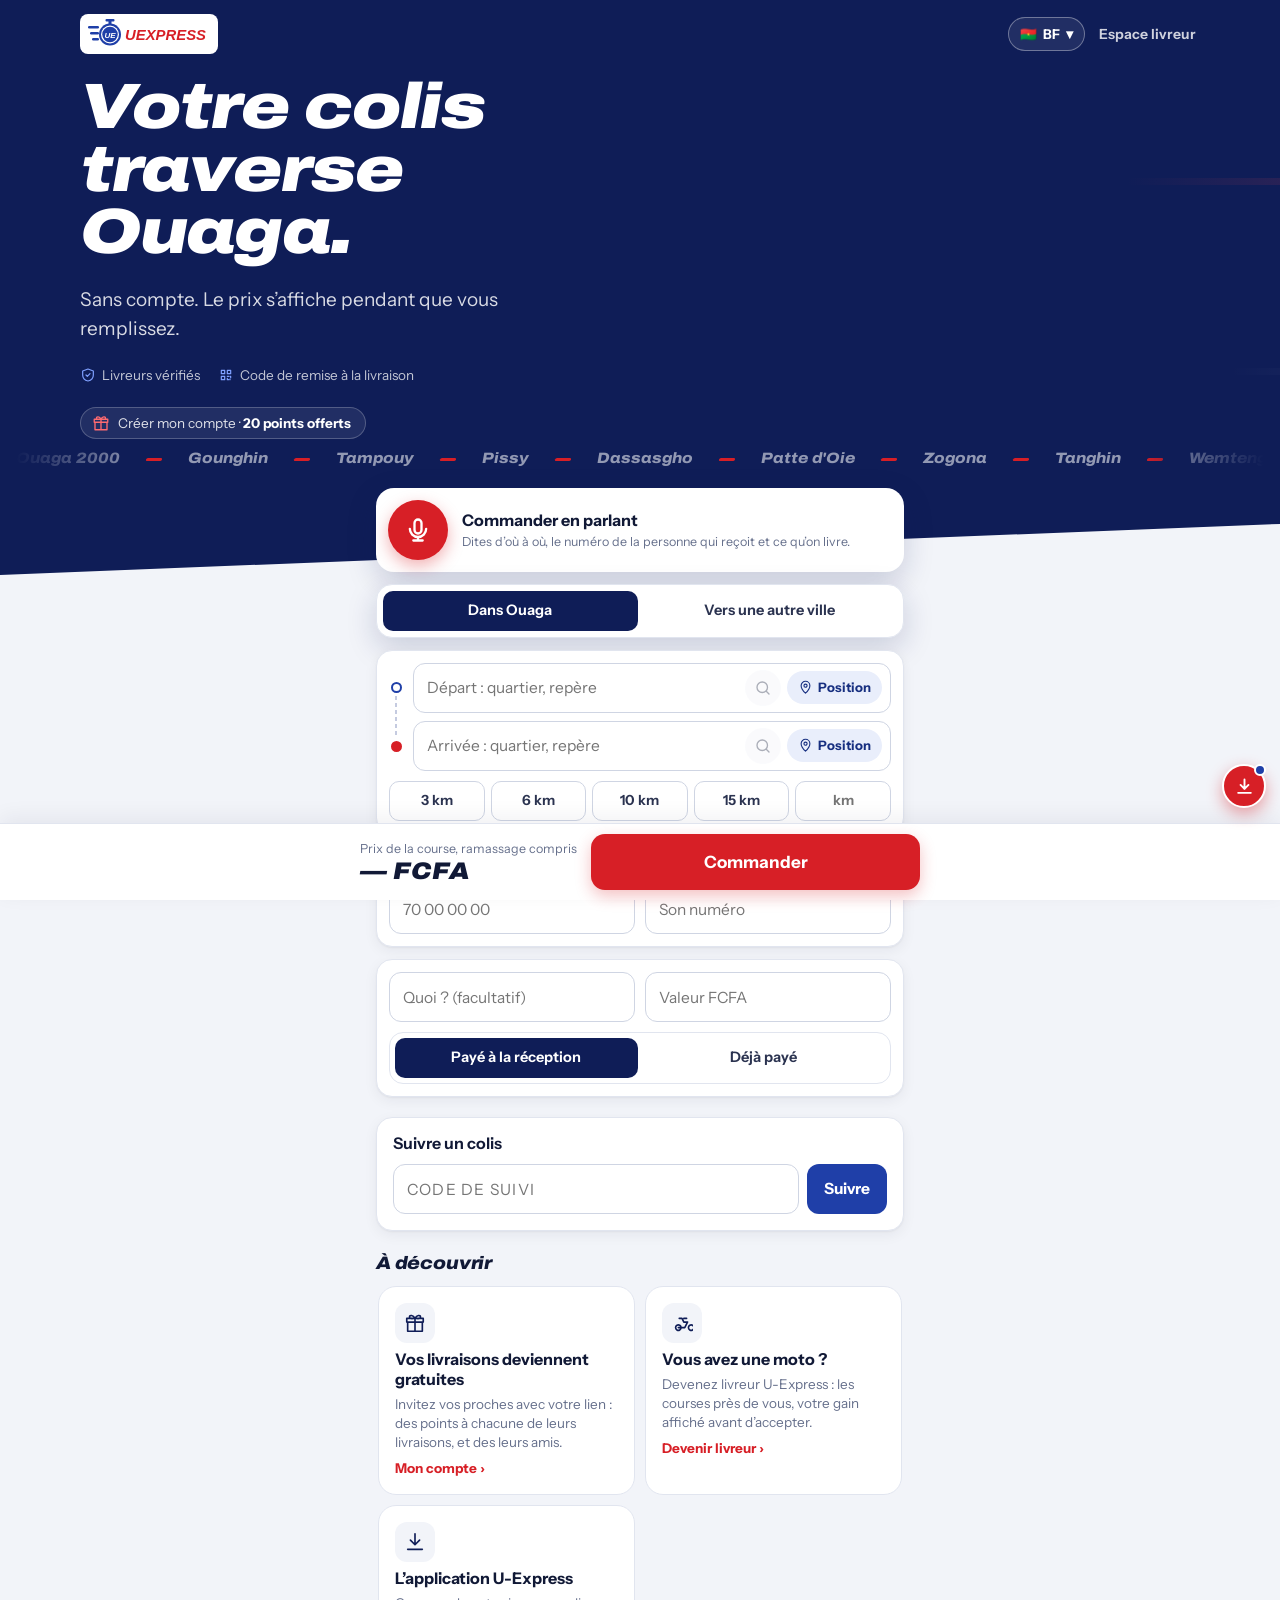
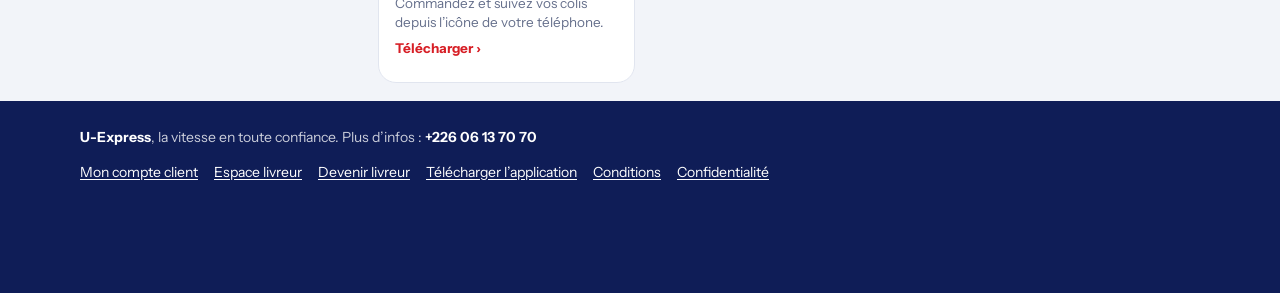
==== commit abfacaf5: "Commande : recherche de quartier, lien de position court avec aperçu Co-Authored-By: Claude Opus 5.5" ====
--- a/index.html
+++ b/index.html
@@ -11,8 +11,18 @@
     <meta name="apple-mobile-web-app-capable" content="yes" />
     <meta name="apple-mobile-web-app-title" content="U-Express" />
     <title>U-Express</title>
-    <script type="module" crossorigin src="./assets/index-wX5X8KtP.js"></script>
-    <link rel="stylesheet" crossorigin href="./assets/index-W7KlbaQM.css">
+    <meta property="og:type" content="website" />
+    <meta property="og:site_name" content="U-Express" />
+    <meta property="og:title" content="U-Express · Livraison à moto à Ouagadougou" />
+    <meta property="og:description" content="Prix fixe affiché d’avance, livreurs vérifiés, suivi du livreur en direct. Commandez en une minute, sans compte." />
+    <meta property="og:url" content="https://u-express.urs-holding.com/" />
+    <meta property="og:image" content="https://u-express.urs-holding.com/og.jpg" />
+    <meta property="og:image:width" content="1200" />
+    <meta property="og:image:height" content="630" />
+    <meta property="og:locale" content="fr_FR" />
+    <meta name="twitter:card" content="summary_large_image" />
+    <script type="module" crossorigin src="./assets/index-C-SFIDZ1.js"></script>
+    <link rel="stylesheet" crossorigin href="./assets/index-BGy649aD.css">
   </head>
   <body>
     <div id="root"></div>
--- a/assets/index-BGy649aD.css
+++ b/assets/index-BGy649aD.css
@@ -0,0 +1 @@
+@font-face{font-family:Archivo;font-style:normal;font-display:swap;font-weight:100 900;font-stretch:62% 125%;src:url(./archivo-latin-standard-normal-DY7AcnAa.woff2) format("woff2-variations")}@font-face{font-family:Archivo;font-style:italic;font-display:swap;font-weight:100 900;font-stretch:62% 125%;src:url(./archivo-latin-standard-italic-BuvkOFDm.woff2) format("woff2-variations")}@font-face{font-family:Instrument Sans;font-style:normal;font-display:swap;font-weight:400 700;src:url(./instrument-sans-latin-wght-normal-BbzFLZTg.woff2) format("woff2-variations")}:root{--nuit: #0f1d57;--bleu: #1f3fa8;--bleu-fonce: #172f80;--bleu-pale: #e9eefb;--rouge: #d71f26;--rouge-fonce: #b0161c;--rouge-pale: #fdeced;--encre: #111936;--texte: #2b3350;--doux: #66708c;--trait: #e1e5ef;--fond: #f2f4f9;--carte: #ffffff;--vert: #11804a;--vert-pale: #e3f4ea;--orange: #b85f00;--orange-pale: #fff1df;--f-titre: "Archivo", "Arial Black", "Helvetica Neue", Arial, sans-serif;--f-texte: "Instrument Sans", "Segoe UI", Roboto, "Helvetica Neue", Arial, sans-serif;--biais: 4vw;--r-s: 10px;--r-m: 16px;--r-l: 22px;--ombre: 0 1px 2px rgba(17, 25, 54, .05), 0 4px 14px rgba(17, 25, 54, .06);--ombre-forte: 0 10px 30px rgba(15, 29, 87, .18);color-scheme:light;font-family:var(--f-texte);color:var(--texte);background:var(--fond);-webkit-font-smoothing:antialiased}*{box-sizing:border-box}html,body{margin:0;padding:0;background:var(--fond)}body{min-height:100vh;font-size:15.5px;line-height:1.5}body:before{content:"";position:fixed;inset:0 0 auto;height:env(safe-area-inset-top,0px);z-index:30;background:var(--nuit)}button,input,select,textarea{font:inherit;color:inherit}a{color:var(--bleu);text-underline-offset:2px}h1,h2,h3{color:var(--encre);margin:0;line-height:1.15;text-wrap:balance}h1,h2,.titre{font-family:var(--f-titre);font-style:italic;font-weight:850;font-stretch:112%;letter-spacing:-.01em}h1{font-size:clamp(26px,6.5vw,34px)}h2{font-size:clamp(20px,4.8vw,24px)}h3{font-size:16px;font-weight:650}p{margin:0}:focus-visible{outline:3px solid var(--bleu);outline-offset:2px;border-radius:6px}.page{max-width:560px;margin:0 auto;padding-block:16px 104px;padding-left:max(16px,env(safe-area-inset-left,0px));padding-right:max(16px,env(safe-area-inset-right,0px))}.page.large{max-width:1120px}.pile{display:flex;flex-direction:column;gap:12px}.pile.ample{gap:20px}.ligne{display:flex;align-items:center;gap:8px}.ligne.entre{justify-content:space-between}.ligne.haut{align-items:flex-start}.ligne.envelopper{flex-wrap:wrap}.grille-2{display:grid;grid-template-columns:1fr 1fr;gap:10px}.grille-auto{display:grid;grid-template-columns:repeat(auto-fill,minmax(min(100%,300px),1fr));gap:14px}.doux{color:var(--doux)}.petit{font-size:14px}.tres-petit{font-size:12.5px}.gras{font-weight:650;color:var(--encre)}.centre{text-align:center}.rouge{color:var(--rouge)}.bleu{color:var(--bleu)}.vert{color:var(--vert)}.orange{color:var(--orange)}.mono{font-variant-numeric:tabular-nums}.entete{position:sticky;top:env(safe-area-inset-top,0px);z-index:20;background:var(--nuit);color:#fff;padding-block:10px;padding-left:max(16px,env(safe-area-inset-left,0px));padding-right:max(16px,env(safe-area-inset-right,0px))}.entete-int{max-width:1120px;margin:0 auto;display:flex;align-items:center;justify-content:space-between;gap:12px}.entete .espace{font-size:13px;color:#ffffffb8;text-align:right;line-height:1.3}.entete .espace b{display:block;color:#fff;font-family:var(--f-titre);font-style:italic;font-weight:800;font-size:15px}.plaque{display:inline-flex;background:#fff;border-radius:8px;padding:5px 8px;line-height:0}.bandeau-demo{background:var(--bleu-pale);color:var(--bleu-fonce);font-size:12.5px;padding:5px 16px;text-align:center}.carte{background:var(--carte);border:1px solid var(--trait);border-radius:var(--r-m);padding:16px;box-shadow:var(--ombre)}.carte.plate{box-shadow:none}.carte.accent{border-color:var(--rouge);box-shadow:0 0 0 1px var(--rouge) inset,var(--ombre)}.carte.alerte{border-left:5px solid var(--orange)}.carte.alerte.critique{border-left-color:var(--rouge)}.separateur{height:1px;background:var(--trait);margin:4px 0}.btn{-webkit-appearance:none;-moz-appearance:none;appearance:none;border:1px solid transparent;border-radius:12px;padding:12px 16px;font-weight:700;font-size:15.5px;cursor:pointer;display:inline-flex;align-items:center;justify-content:center;gap:8px;min-height:48px;text-decoration:none;line-height:1.2;transition:background-color .15s,transform .12s,box-shadow .15s}.btn:active:not(:disabled){transform:scale(.97)}.btn:disabled{opacity:.45;cursor:not-allowed}.btn.plein{width:100%}.btn.rouge{background:var(--rouge);color:#fff;box-shadow:0 6px 16px #d71f2647}.btn.rouge:hover:not(:disabled){background:var(--rouge-fonce)}.btn.bleu{background:var(--bleu);color:#fff}.btn.bleu:hover:not(:disabled){background:var(--bleu-fonce)}.btn.vert{background:var(--vert);color:#fff}.btn.blanc{background:#fff;color:var(--nuit)}.btn.fantome{background:#ffffff14;color:#fff;border-color:#ffffff59}.btn.fantome:hover{background:#ffffff29}.btn.contour{background:var(--carte);border-color:var(--trait);color:var(--encre)}.btn.contour:hover:not(:disabled){background:var(--fond)}.btn.lien{background:none;color:var(--bleu);padding:6px 2px;min-height:0;font-weight:650}.btn.petit{min-height:38px;padding:7px 12px;font-size:14px;border-radius:10px}.btn.grand{min-height:56px;font-size:17px;border-radius:14px}.btn svg{width:20px;height:20px;flex:none}.badge svg{width:14px;height:14px;flex:none}.onglets{display:flex;background:#e4e8f2;border-radius:14px;padding:4px;gap:4px;overflow-x:auto;scrollbar-width:none}.onglets button{flex:1;border:0;background:none;border-radius:10px;padding:9px 6px;font-weight:650;font-size:13.5px;color:var(--doux);cursor:pointer;white-space:nowrap;transition:background-color .15s,color .15s}.onglets button.actif{background:var(--carte);color:var(--encre);box-shadow:0 1px 3px #1119361f}.compteur{display:inline-block;min-width:20px;padding:0 6px;margin-left:4px;border-radius:10px;background:var(--rouge);color:#fff;font-size:12px;line-height:20px;text-align:center;font-variant-numeric:tabular-nums}.compteur.gris{background:#b9c0d2}.nav-basse{position:fixed;left:0;right:0;bottom:0;z-index:20;background:var(--carte);border-top:1px solid var(--trait);display:flex;justify-content:center;padding-bottom:env(safe-area-inset-bottom,0px);padding-left:env(safe-area-inset-left,0px);padding-right:env(safe-area-inset-right,0px)}.nav-basse-int{display:flex;width:100%;max-width:560px}.nav-basse button{flex:1;border:0;background:none;padding:10px 4px 12px;font-size:12.5px;font-weight:650;color:var(--doux);cursor:pointer;display:flex;flex-direction:column;align-items:center;gap:3px}.nav-basse button.actif{color:var(--rouge)}.nav-basse svg{width:23px;height:23px}.badge{display:inline-flex;align-items:center;gap:5px;border-radius:999px;padding:3px 10px;font-size:12.5px;font-weight:650;background:#edf0f6;color:var(--texte);white-space:nowrap}.badge.rouge{background:var(--rouge-pale);color:var(--rouge-fonce)}.badge.bleu{background:var(--bleu-pale);color:var(--bleu-fonce)}.badge.vert{background:var(--vert-pale);color:var(--vert)}.badge.orange{background:var(--orange-pale);color:var(--orange)}.point{width:9px;height:9px;border-radius:50%;background:#b9c0d2;display:inline-block;flex:none}.point.vert{background:var(--vert);box-shadow:0 0 #11804a80;animation:pouls 2s infinite}.champ{display:flex;flex-direction:column;gap:6px;min-width:0}.champ label{font-size:14px;font-weight:650;color:var(--encre)}.champ .aide{font-size:12.5px;color:var(--doux)}.champ input,.champ select,.champ textarea,.saisie{border:1.5px solid #cfd5e3;border-radius:12px;padding:12px 13px;background:#fff;min-height:50px;width:100%;min-width:0;transition:border-color .15s,box-shadow .15s}.champ input:focus,.champ select:focus,.champ textarea:focus,.saisie:focus{outline:none;border-color:var(--bleu);box-shadow:0 0 0 4px #1f3fa826}.choix{display:flex;gap:8px}.choix button{flex:1;border:1.5px solid #cfd5e3;background:#fff;border-radius:12px;padding:11px 10px;font-weight:650;cursor:pointer;transition:border-color .15s,background-color .15s}.choix button.actif{border-color:var(--rouge);background:var(--rouge-pale);color:var(--rouge-fonce)}.erreur,.succes,.info{border-radius:12px;padding:11px 13px;font-size:14.5px}.erreur{background:var(--rouge-pale);color:var(--rouge-fonce)}.succes{background:var(--vert-pale);color:var(--vert)}.info{background:var(--bleu-pale);color:var(--bleu-fonce)}.solde{position:relative;overflow:hidden;border-radius:var(--r-l);padding:18px;color:#fff;background:var(--nuit)}.solde:after{content:"";position:absolute;right:-20px;top:18px;width:140px;height:70px;background:repeating-linear-gradient(0deg,transparent 0 12px,rgba(255,255,255,.09) 12px 20px);transform:skew(-12deg)}.solde .montant{font-family:var(--f-titre);font-style:italic;font-weight:850;font-stretch:112%;font-size:32px;letter-spacing:-.01em}.solde .sous{font-size:13.5px;opacity:.8}.solde.negatif .montant{color:#ffc2c5}.trajet{display:grid;grid-template-columns:14px minmax(0,1fr);column-gap:10px;row-gap:2px}.trajet .rail{display:flex;flex-direction:column;align-items:center;padding-top:6px}.trajet .rond{width:11px;height:11px;border-radius:50%;border:2.5px solid var(--bleu);background:#fff}.trajet .rond.fin{border-color:var(--rouge);background:var(--rouge)}.trajet .barre{width:2px;flex:1;background:repeating-linear-gradient(180deg,#c5cbe0 0 4px,transparent 4px 7px);margin:3px 0;min-height:14px}.chiffres{display:flex;gap:6px 16px;flex-wrap:wrap}.chiffres div{display:flex;flex-direction:column}.chiffres .lib{font-size:12.5px;color:var(--doux)}.chiffres .val{font-weight:700;color:var(--encre);font-variant-numeric:tabular-nums}.chiffres .val.gain{color:var(--vert)}.chrono{list-style:none;margin:0;padding:0;display:flex;flex-direction:column;gap:10px}.chrono li{display:grid;grid-template-columns:18px 1fr;gap:8px}.chrono .puce{width:12px;height:12px;margin-top:5px;border-radius:50%;background:var(--trait)}.chrono li.fait .puce{background:var(--vert)}.chrono li.courant .puce{background:var(--rouge);box-shadow:0 0 0 4px var(--rouge-pale)}.tableau{width:100%;border-collapse:collapse;font-size:14.5px}.tableau th{text-align:left;font-size:12.5px;color:var(--doux);font-weight:650;padding:8px;border-bottom:1px solid var(--trait)}.tableau td{padding:10px 8px;border-bottom:1px solid var(--trait);vertical-align:top}.tableau td.num,.tableau th.num{text-align:right;font-variant-numeric:tabular-nums}.defile{overflow-x:auto}.voile{position:fixed;top:0;right:0;bottom:0;left:0;background:#0f1d5773;z-index:50;display:flex;align-items:flex-end;justify-content:center;animation:apparait .18s ease-out}.modale{background:#fff;width:100%;max-width:560px;border-radius:22px 22px 0 0;padding:20px max(16px,env(safe-area-inset-right,0px)) calc(20px + env(safe-area-inset-bottom,0px)) max(16px,env(safe-area-inset-left,0px));max-height:88vh;overflow-y:auto;animation:monte .22s cubic-bezier(.2,.8,.2,1)}@media (min-width: 640px){.voile{align-items:center}.modale{border-radius:22px}}.code-remise{font-family:var(--f-titre);font-weight:900;font-stretch:115%;font-size:40px;letter-spacing:.18em;color:var(--encre);font-variant-numeric:tabular-nums}.qr{width:168px;height:168px;image-rendering:pixelated}.une{position:relative;overflow:hidden;color:#fff;background:var(--nuit);clip-path:polygon(0 0,100% 0,100% calc(100% - var(--biais)),0 100%);padding-block:14px calc(44px + var(--biais));padding-left:max(16px,env(safe-area-inset-left,0px));padding-right:max(16px,env(safe-area-inset-right,0px))}.une-int{position:relative;z-index:1;max-width:1120px;margin:0 auto;display:flex;flex-direction:column;gap:22px}.une-haut{display:flex;align-items:center;justify-content:space-between;gap:12px}.une-haut a.pro{color:#fffc;font-size:14px;font-weight:650;text-decoration:none;padding:8px 4px}.une h1{color:#fff;font-size:clamp(38px,11vw,76px);font-weight:900;font-stretch:118%;line-height:.98;letter-spacing:-.02em;max-width:11ch;animation:file .7s cubic-bezier(.15,.85,.25,1) both}.une h1 .rouge-vif{color:#ff4a50}.une .chapo{font-size:clamp(16px,4.2vw,19px);color:#ffffffd6;max-width:34ch;animation:apparait .6s .25s both}.une .actions{display:grid;gap:10px;max-width:420px;animation:apparait .6s .35s both}.une .preuves{display:flex;flex-wrap:wrap;gap:8px 18px;font-size:13.5px;color:#ffffffbf}.une .preuves span{display:inline-flex;align-items:center;gap:6px}.une .preuves svg{width:16px;height:16px;color:#7fa0ff}.vitesse{position:absolute;top:0;right:0;bottom:0;left:0;pointer-events:none;z-index:0;overflow:hidden}.vitesse i{position:absolute;right:-40%;height:7px;border-radius:6px;background:linear-gradient(90deg,#fff0,#ffffff38);animation:trait 2.8s linear infinite}.vitesse i:nth-child(1){top:22%;width:38%;animation-delay:0s}.vitesse i:nth-child(2){top:31%;width:52%;animation-delay:.9s;background:linear-gradient(90deg,#d71f2600,#ff4a5073)}.vitesse i:nth-child(3){top:40%;width:30%;animation-delay:1.7s}.vitesse i:nth-child(4){top:64%;width:44%;animation-delay:2.3s}.quartiers{position:relative;z-index:1;margin-top:8px;overflow:hidden;mask-image:linear-gradient(90deg,transparent,#000 10%,#000 90%,transparent);-webkit-mask-image:linear-gradient(90deg,transparent,#000 10%,#000 90%,transparent)}.quartiers .ruban{display:flex;gap:0;width:max-content;animation:defile 38s linear infinite}.quartiers span{font-family:var(--f-titre);font-style:italic;font-weight:800;font-stretch:112%;font-size:15px;color:#ffffff8c;white-space:nowrap;padding-right:26px}.quartiers span:after{content:"";display:inline-block;width:16px;height:3px;border-radius:2px;margin-left:26px;vertical-align:middle;background:var(--rouge);transform:skew(-20deg)}.carte-suivi{position:relative;z-index:2;margin-top:calc(-30px - var(--biais))}.section{max-width:1120px;margin:0 auto;padding-block:34px 6px;padding-left:max(16px,env(safe-area-inset-left,0px));padding-right:max(16px,env(safe-area-inset-right,0px));display:flex;flex-direction:column;gap:16px}.section>p.intro{color:var(--doux);max-width:52ch}.etapes{list-style:none;margin:0;padding:0;display:grid;gap:12px;counter-reset:etape}.etapes li{display:grid;grid-template-columns:46px minmax(0,1fr);gap:14px;align-items:start;background:var(--carte);border-radius:var(--r-m);padding:16px;border:1px solid var(--trait)}.etapes li:before{counter-increment:etape;content:counter(etape);width:46px;height:46px;border-radius:12px;display:grid;place-items:center;background:var(--nuit);color:#fff;font-family:var(--f-titre);font-style:italic;font-weight:900;font-size:22px}.etapes h3{margin-bottom:3px}@media (min-width: 820px){.etapes{grid-template-columns:repeat(3,1fr)}.etapes li{grid-template-columns:1fr}}.simulateur{background:var(--carte);border-radius:var(--r-l);border:1px solid var(--trait);padding:18px;display:grid;gap:16px;box-shadow:var(--ombre)}.simulateur .prix{font-family:var(--f-titre);font-style:italic;font-weight:900;font-stretch:115%;font-size:clamp(38px,10vw,54px);color:var(--encre);line-height:1;font-variant-numeric:tabular-nums}.simulateur .prix small{font-size:.42em;font-weight:800;color:var(--doux);margin-left:4px}.simulateur input[type=range]{width:100%;accent-color:var(--rouge);height:28px}.reperes{display:flex;justify-content:space-between;font-size:12.5px;color:var(--doux);font-variant-numeric:tabular-nums}.garanties{display:grid;gap:12px}@media (min-width: 820px){.garanties{grid-template-columns:repeat(3,1fr)}}.garantie{display:grid;grid-template-columns:44px minmax(0,1fr);gap:12px;padding:4px 0}.garantie .ico{width:44px;height:44px;border-radius:12px;display:grid;place-items:center;background:var(--bleu-pale);color:var(--bleu)}.garantie .ico svg{width:24px;height:24px}.recrute{margin-top:30px;background:var(--rouge);color:#fff;position:relative;overflow:hidden;clip-path:polygon(0 var(--biais),100% 0,100% 100%,0 100%);padding-block:calc(30px + var(--biais)) 34px;padding-left:max(16px,env(safe-area-inset-left,0px));padding-right:max(16px,env(safe-area-inset-right,0px))}.recrute-int{max-width:1120px;margin:0 auto;display:grid;gap:16px}.recrute h2{color:#fff;font-size:clamp(28px,8vw,46px);font-weight:900}.recrute ul{margin:0;padding:0;list-style:none;display:grid;gap:8px}.recrute li{display:flex;gap:10px;align-items:center;font-weight:600}.recrute li:before{content:"";width:14px;height:4px;border-radius:2px;background:#fff;transform:skew(-20deg);flex:none}.pied{background:var(--nuit);color:#ffffffc7;padding-block:26px calc(26px + env(safe-area-inset-bottom,0px));padding-left:max(16px,env(safe-area-inset-left,0px));padding-right:max(16px,env(safe-area-inset-right,0px));font-size:14px}.pied-int{max-width:1120px;margin:0 auto;display:grid;gap:14px}.pied a{color:#fff}.pied .pro{display:flex;flex-wrap:wrap;gap:6px 16px}.mes-livraisons{display:flex;gap:8px;overflow-x:auto;padding-bottom:2px;scrollbar-width:none}.mes-livraisons a{flex:none;display:flex;flex-direction:column;gap:2px;text-decoration:none;color:var(--encre);background:var(--fond);border:1px solid var(--trait);border-radius:12px;padding:9px 12px;min-width:150px}.barre-commande{position:fixed;left:0;right:0;bottom:0;z-index:20;background:var(--carte);border-top:1px solid var(--trait);padding-block:10px calc(10px + env(safe-area-inset-bottom,0px));padding-left:max(16px,env(safe-area-inset-left,0px));padding-right:max(16px,env(safe-area-inset-right,0px));box-shadow:0 -6px 20px #1119360f}.barre-commande-int{max-width:560px;margin:0 auto;display:grid;grid-template-columns:auto minmax(0,1fr);gap:14px;align-items:center}.barre-commande .total{font-family:var(--f-titre);font-style:italic;font-weight:900;font-stretch:112%;font-size:24px;color:var(--encre);line-height:1.05;font-variant-numeric:tabular-nums}.etiquette-etape{display:inline-grid;place-items:center;width:26px;height:26px;border-radius:8px;background:var(--nuit);color:#fff;font-family:var(--f-titre);font-style:italic;font-weight:900;font-size:14px;flex:none}.suivi-tete{background:var(--nuit);color:#fff;padding-block:18px 22px;padding-left:max(16px,env(safe-area-inset-left,0px));padding-right:max(16px,env(safe-area-inset-right,0px));position:relative;overflow:hidden}.suivi-tete-int{max-width:560px;margin:0 auto;display:flex;flex-direction:column;gap:14px;position:relative;z-index:1}.suivi-tete h1{color:#fff;font-size:clamp(26px,7vw,34px)}.suivi-tete .code{color:#ffffffb3;font-size:14px}.route{position:relative;height:54px;margin:4px 6px 0}.route .voie{position:absolute;left:0;right:0;top:32px;height:4px;border-radius:2px;background:repeating-linear-gradient(90deg,rgba(255,255,255,.28) 0 10px,transparent 10px 18px)}.route .faite{position:absolute;left:0;top:32px;height:4px;border-radius:2px;background:#ff4a50;transition:width 1.2s cubic-bezier(.2,.8,.2,1)}.route .jalon{position:absolute;top:27px;width:14px;height:14px;margin-left:-7px;border-radius:50%;background:var(--nuit);border:3px solid rgba(255,255,255,.4)}.route .jalon.fait{border-color:#ff4a50;background:#ff4a50}.route .moto{position:absolute;top:0;width:36px;height:28px;margin-left:-18px;color:#fff;transition:left 1.2s cubic-bezier(.2,.8,.2,1)}.route .moto.roule{animation:secousse .5s ease-in-out infinite alternate}.etapes-suivi{display:grid;grid-template-columns:repeat(5,1fr);gap:4px;font-size:11.5px;color:#fff9;text-align:center;line-height:1.25}.etapes-suivi span.fait{color:#fff;font-weight:650}.lien-partage{display:grid;grid-template-columns:minmax(0,1fr) auto;gap:8px;align-items:center;background:var(--fond);border:1.5px dashed #c5cbe0;border-radius:12px;padding:8px 8px 8px 12px}.lien-partage a{overflow:hidden;text-overflow:ellipsis;white-space:nowrap;font-weight:650}@keyframes trait{0%{transform:translate(0) skew(-20deg)}to{transform:translate(-260%) skew(-20deg)}}@keyframes defile{0%{transform:translate(0)}to{transform:translate(-50%)}}@keyframes file{0%{opacity:0;transform:translate(-28px) skew(-6deg)}to{opacity:1;transform:none}}@keyframes apparait{0%{opacity:0;transform:translateY(8px)}to{opacity:1;transform:none}}@keyframes monte{0%{transform:translateY(24px);opacity:.6}to{transform:none;opacity:1}}@keyframes pouls{0%{box-shadow:0 0 #11804a73}70%{box-shadow:0 0 0 8px #11804a00}to{box-shadow:0 0 #11804a00}}@keyframes secousse{0%{transform:translateY(0)}to{transform:translateY(-2px)}}@keyframes arrive{0%{background:#fff7d6}to{background:var(--carte)}}.arrive{animation:arrive 1.6s ease-out}@media (prefers-reduced-motion: reduce){*,*:before,*:after{animation-duration:.01ms!important;animation-iteration-count:1!important;transition-duration:.01ms!important}.quartiers .ruban{animation:none}.vitesse{display:none}}.etapes-demande{list-style:none;margin:4px 0 0;padding:0;display:grid;grid-template-columns:repeat(4,minmax(0,1fr));gap:6px;counter-reset:dem}.etapes-demande li{counter-increment:dem;font-size:12.5px;color:#ffffffd1;display:flex;flex-direction:column;gap:6px;line-height:1.25}.etapes-demande li:before{content:counter(dem);width:30px;height:30px;border-radius:9px;display:grid;place-items:center;background:#ffffff1f;color:#fff;font-family:var(--f-titre);font-style:italic;font-weight:900}.etapes-demande li:first-child:before{background:var(--rouge)}.liste-conditions{margin:0;padding:0;list-style:none;display:grid;gap:8px}.liste-conditions li{display:flex;gap:10px;align-items:center}.liste-conditions li:before{content:"";width:14px;height:4px;border-radius:2px;background:var(--rouge);transform:skew(-20deg);flex:none}.progression{display:grid;grid-template-columns:repeat(3,minmax(0,1fr));gap:8px;font-size:12.5px;color:var(--doux);font-weight:650}.progression>div{display:flex;flex-direction:column;gap:6px}.progression .barre{display:block;height:6px;border-radius:3px;background:linear-gradient(90deg,var(--bleu) var(--p, 0%),#dfe4ef var(--p, 0%));transition:background .4s}.progression .fait{color:var(--vert)}.progression .fait .barre{background:var(--vert)}.docs{display:grid;grid-template-columns:repeat(2,minmax(0,1fr));gap:10px}@media (min-width: 720px){.docs{grid-template-columns:repeat(3,minmax(0,1fr))}}.doc{border:1.5px dashed #c5cbe0;border-radius:14px;padding:10px;display:flex;flex-direction:column;gap:5px;background:var(--fond);min-width:0}.doc.ok{border-style:solid;border-color:var(--vert);background:#fff}.doc img{width:100%;max-width:100%;aspect-ratio:4 / 3;object-fit:cover;border-radius:9px;background:var(--bleu-pale)}.doc-vide{aspect-ratio:4 / 3;border-radius:9px;background:#e6eaf3;display:grid;place-items:center;color:#9aa5c0}.doc-vide svg{width:30px;height:30px}.doc .btn{margin-top:auto}.module{display:grid;grid-template-columns:minmax(0,1fr) auto;gap:10px;align-items:center;padding:11px 12px;border-radius:12px;background:var(--fond)}.lecon{display:grid;gap:8px;background:var(--bleu-pale);border-radius:12px;padding:12px 14px;color:var(--bleu-fonce)}.question{border:0;margin:0;padding:0;display:grid;gap:8px}.question legend{margin-bottom:8px}.choix-quiz{display:flex;gap:10px;align-items:center;padding:11px 12px;border:1.5px solid #cfd5e3;border-radius:12px;cursor:pointer;background:#fff}.choix-quiz.actif{border-color:var(--bleu);background:var(--bleu-pale)}.choix-quiz input{accent-color:var(--bleu)}.galerie-kyc{display:grid;grid-template-columns:repeat(3,minmax(0,1fr));gap:6px}.galerie-kyc button{border:0;padding:0;background:none;cursor:zoom-in;text-align:left;font-size:11.5px;color:var(--doux);display:flex;flex-direction:column;justify-content:flex-start;align-self:start}.galerie-kyc img{width:100%;aspect-ratio:4 / 3;object-fit:cover;border-radius:8px;display:block;margin-bottom:3px}.photo-grande{width:100%;max-width:100%;border-radius:12px}.une-courte{padding-block:14px calc(54px + var(--biais))}.une-courte h1{font-size:clamp(34px,9.5vw,64px)}.commande-accueil{position:relative;z-index:2;margin-top:calc(-36px - var(--biais));padding-top:0;padding-bottom:8px;display:flex;flex-direction:column;gap:12px}.commande-accueil>form>.choix{background:var(--carte);padding:6px;border-radius:16px;box-shadow:var(--ombre-forte)}.pied{padding-bottom:calc(110px + env(safe-area-inset-bottom,0px))}.choix-compact{background:var(--carte);padding:5px;border-radius:14px;border:1px solid var(--trait);gap:5px}.choix-compact button{border:0;padding:9px 8px;font-size:14.5px;border-radius:10px}.choix-compact button.actif{background:var(--nuit);color:#fff}.case{padding:12px}.trajet-saisie{display:grid;grid-template-columns:14px minmax(0,1fr);gap:10px}.trajet-saisie .rail{display:flex;flex-direction:column;align-items:center;padding:19px 0}.trajet-saisie .rond{width:11px;height:11px;border-radius:50%;border:2.5px solid var(--bleu);background:#fff;flex:none}.trajet-saisie .rond.fin{border-color:var(--rouge);background:var(--rouge)}.trajet-saisie .barre{width:2px;flex:1;background:repeating-linear-gradient(180deg,#c5cbe0 0 4px,transparent 4px 7px);margin:3px 0}.champ-ligne{display:grid;grid-template-columns:minmax(0,1fr) auto;align-items:center;border:1.5px solid #cfd5e3;border-radius:12px;background:#fff;padding-right:8px}.champ-ligne:focus-within{border-color:var(--bleu);box-shadow:0 0 0 4px #1f3fa826}.champ-ligne input{border:0;background:none;padding:12px 13px;min-height:48px;min-width:0;outline:none}.champ-ligne .btn.lien{font-size:13.5px;white-space:nowrap}.distances{display:flex;gap:6px;margin-top:10px;flex-wrap:wrap}.distances button,.distances input{flex:1 1 56px;min-width:0;min-height:40px;border:1.5px solid #cfd5e3;border-radius:10px;background:#fff;font-weight:650;font-size:14px;cursor:pointer;text-align:center;padding:6px}.distances button.actif{border-color:var(--rouge);background:var(--rouge-pale);color:var(--rouge-fonce)}.distances input:focus{outline:none;border-color:var(--bleu)}.case.grille-2 .champ label{font-size:13px}.entree-livreur .avantages{display:grid;gap:8px;margin:0;padding:0;list-style:none}.entree-livreur .avantages li{display:flex;gap:10px;align-items:center}.entree-livreur .avantages li:before{content:"";width:14px;height:4px;border-radius:2px;background:#fff;transform:skew(-20deg);flex:none}.carte-rouge{background:var(--rouge);color:#fff;border:0;border-radius:var(--r-l);padding:18px;display:grid;gap:12px}.carte-rouge h2{color:#fff}.membre{display:grid;grid-template-columns:42px minmax(0,1fr);gap:12px;align-items:start;padding:12px 0;border-top:1px solid var(--trait)}.membre:first-of-type{border-top:0}.membre .initiale{width:42px;height:42px;border-radius:12px;display:grid;place-items:center;font-family:var(--f-titre);font-style:italic;font-weight:900;color:#fff;background:var(--bleu)}.membre.admin .initiale{background:var(--rouge)}.membre.inactif{opacity:.55}.compteurs-equipe{display:flex;gap:8px;flex-wrap:wrap}.centre-texte{text-align:center}.gauche{text-align:left}.pile-droite{display:flex;flex-direction:column;align-items:flex-end;text-align:right;gap:2px}.champ-ligne.avec-gps{border-color:var(--vert)}.puce-gps{display:inline-flex;align-items:center;gap:5px;border:0;border-radius:999px;padding:7px 11px;font:inherit;font-size:13px;font-weight:700;cursor:pointer;white-space:nowrap;background:var(--bleu-pale);color:var(--bleu-fonce)}.puce-gps svg{width:15px;height:15px;flex:none}.puce-gps.gps{background:var(--vert-pale);color:var(--vert)}.puce-gps.attente{background:var(--orange-pale);color:var(--orange)}.puce-gps.attente:before,.puce-gps.recherche:before,.point-pouls{content:"";width:8px;height:8px;border-radius:50%;background:currentColor;flex:none;animation:pouls 1.2s ease-in-out infinite}@keyframes pouls{0%,to{opacity:.35;transform:scale(.8)}50%{opacity:1;transform:scale(1.15)}}.etat-gps{display:flex;align-items:center;gap:8px;margin-top:10px;padding:9px 11px;border-radius:10px;font-size:13.5px;line-height:1.35}.etat-gps svg{width:18px;height:18px;flex:none}.etat-gps.attente{background:var(--orange-pale);color:#7a4100}.etat-gps.attente .point-pouls{background:var(--orange)}.etat-gps.ok{background:var(--vert-pale);color:#0b5a34}.etat-gps.alerte{background:var(--orange-pale);color:#7a4100}.etat-gps .btn.lien{padding:0 2px;font-size:13.5px;margin-left:auto;flex:none}.modale .etat-gps{margin-top:0}.aide-gps{margin:8px 0 0}.option-position{display:grid;grid-template-columns:46px minmax(0,1fr);gap:12px;align-items:center;width:100%;text-align:left;background:#fff;border:1.5px solid var(--trait);border-radius:14px;padding:14px;cursor:pointer;font:inherit;color:var(--texte);transition:border-color .15s,transform .15s}.option-position:hover{border-color:var(--bleu)}.option-position:active{transform:scale(.99)}.option-position b{display:block;color:var(--encre);font-size:16px;margin-bottom:2px}.icone-rond{width:46px;height:46px;border-radius:50%;display:grid;place-items:center}.icone-rond svg{width:23px;height:23px}.icone-rond.bleu{background:var(--bleu-pale);color:var(--bleu)}.icone-rond.rouge{background:var(--rouge-pale);color:var(--rouge)}.lien-partage{background:var(--fond);border:1px dashed #c5cbe0;border-radius:10px;padding:10px 12px;font-size:13px;word-break:break-all;color:var(--encre);-webkit-user-select:all;user-select:all}.badge-gps{display:inline-flex;align-items:center;gap:4px;font-size:12.5px;font-weight:650;color:var(--vert);text-decoration:none}.badge-gps svg{width:14px;height:14px}.badge-gps:hover{text-decoration:underline}.page-position{min-height:100vh;min-height:100dvh;background:var(--fond)}.tete-position{background:var(--nuit);color:#fff;padding:calc(18px + env(safe-area-inset-top,0px)) 20px 64px;clip-path:polygon(0 0,100% 0,100% calc(100% - 34px),0 100%)}.tete-position .contenu{max-width:520px;margin:0 auto}.tete-position h1{color:#fff;font-size:clamp(30px,8.5vw,42px);margin-top:22px}.tete-position p{color:#ffffffd6;margin:10px 0 0;font-size:16px;line-height:1.45;max-width:34ch}.corps-position{max-width:520px;margin:-40px auto 0;padding:0 16px 28px;display:grid;gap:14px}.corps-position .carte{padding:20px 18px;gap:12px}.corps-position .tres-petit svg{width:13px;height:13px;vertical-align:-2px}.radar{position:relative;width:104px;height:104px;margin:-6px auto -10px;display:grid;place-items:center}.insecable{white-space:nowrap}.radar:before,.radar:after{content:"";position:absolute;top:0;right:0;bottom:0;left:0;border-radius:50%;border:2px solid var(--rouge);opacity:0;animation:onde 2s ease-out infinite}.radar:after{animation-delay:1s}.radar .epingle{width:56px;height:56px;border-radius:50%;background:var(--rouge);color:#fff;display:grid;place-items:center;box-shadow:0 8px 22px #d71f2659}.radar .epingle svg{width:28px;height:28px}.radar.ok:before,.radar.ok:after,.radar.arret:before,.radar.arret:after{display:none}.radar.ok .epingle{background:var(--vert);box-shadow:0 8px 22px #11804a4d;animation:surgit .45s cubic-bezier(.2,.9,.3,1.3)}@keyframes surgit{0%{transform:scale(.55)}to{transform:scale(1)}}.radar.arret .epingle{background:var(--doux);box-shadow:none}@keyframes onde{0%{transform:scale(.45);opacity:.7}to{transform:scale(1.1);opacity:0}}@media (prefers-reduced-motion: reduce){.radar:before,.radar:after,.point-pouls,.puce-gps:before{animation:none;opacity:1}}.chargement{display:flex;align-items:center;justify-content:center;gap:10px;min-height:40vh;color:var(--doux);font-size:15px}.chargement .roue{width:22px;height:22px;border-radius:50%;border:3px solid var(--bleu-pale);border-top-color:var(--rouge);animation:tourne .8s linear infinite}@keyframes tourne{to{transform:rotate(360deg)}}.puce-pays{display:inline-flex;align-items:center;gap:6px;border:1px solid rgba(255,255,255,.35);background:#ffffff14;color:#fff;border-radius:999px;padding:6px 11px;font:inherit;font-size:13.5px;font-weight:700;cursor:pointer}.puce-pays:hover{background:#ffffff29}.liste-pays{display:grid;gap:6px}.ligne-pays{display:grid;grid-template-columns:34px minmax(0,1fr) auto;gap:10px;align-items:center;width:100%;text-align:left;background:#fff;border:1.5px solid var(--trait);border-radius:12px;padding:10px 12px;cursor:pointer;font:inherit;color:var(--texte)}.ligne-pays:hover{border-color:var(--bleu)}.ligne-pays.actif{border-color:var(--rouge);background:var(--rouge-pale)}.ligne-pays b{display:block;color:var(--encre);font-size:15px}.ligne-pays .drapeau,.drapeau-grand{font-size:26px;line-height:1}.drapeau-grand{font-size:44px}.bientot{text-align:center;align-items:center}.bientot .btn{align-self:stretch}.champ-tel{display:grid;grid-template-columns:minmax(96px,128px) minmax(0,1fr);gap:8px}.champ-tel select{min-width:0;border:1.5px solid #cfd5e3;border-radius:12px;background:#fff;padding:0 8px;font:inherit;font-size:15px;min-height:48px;color:var(--encre);text-overflow:ellipsis}.champ-tel select:focus{outline:none;border-color:var(--bleu);box-shadow:0 0 0 4px #1f3fa826}.filtre-pays{display:inline-flex;flex-direction:column;gap:3px}.filtre-pays select,.petit-select{border:1.5px solid #cfd5e3;border-radius:10px;background:#fff;padding:7px 10px;font:inherit;font-size:14.5px;color:var(--encre);max-width:100%}.petit-select{padding:5px 8px;font-size:13px}.grille-pays{display:grid;grid-template-columns:repeat(auto-fill,minmax(min(100%,300px),1fr));gap:10px}.pays-carte{display:grid;gap:8px;padding:14px}.pays-carte.ouvert{border-color:var(--vert);box-shadow:0 0 0 1px var(--vert) inset,var(--ombre)}.pays-carte .drapeau{font-size:28px;line-height:1}.cloche{position:relative;display:inline-grid;place-items:center;width:40px;height:40px;border-radius:12px;border:1px solid rgba(255,255,255,.28);background:transparent;color:#fff;cursor:pointer}.cloche svg{width:21px;height:21px}.cloche .pastille{position:absolute;top:-5px;right:-5px;min-width:19px;height:19px;padding:0 5px;border-radius:10px;background:var(--rouge);color:#fff;font-size:11.5px;font-weight:700;line-height:19px;text-align:center;box-shadow:0 0 0 2px var(--nuit)}.notifs{list-style:none;margin:0;padding:0;display:grid;gap:6px;max-height:55vh;overflow-y:auto}.notifs button{width:100%;display:grid;gap:2px;text-align:left;border:1px solid var(--trait);background:var(--carte);border-radius:var(--r-s);padding:10px 12px;cursor:pointer;font:inherit;color:var(--texte)}.notifs button.non-lue{border-color:var(--bleu);background:var(--bleu-pale)}.bandeau-notif{position:fixed;left:50%;top:calc(env(safe-area-inset-top,0px) + 66px);transform:translate(-50%);z-index:60;width:min(560px,calc(100% - 24px));display:flex;align-items:center;gap:10px;text-align:left;border:0;border-radius:var(--r-m);padding:12px 14px;background:var(--encre);color:#fff;box-shadow:var(--ombre-forte);font:inherit;cursor:pointer;animation:tomber .25s ease-out}.bandeau-notif svg{width:22px;height:22px;flex:none;color:#ffd166}.bandeau-notif .petit{color:#fffc}@keyframes tomber{0%{opacity:0;transform:translate(-50%,-10px)}to{opacity:1;transform:translate(-50%)}}.carte.push{border-color:var(--bleu);background:linear-gradient(180deg,var(--bleu-pale),#fff 70%)}.icone-ronde{display:inline-grid;place-items:center;width:38px;height:38px;border-radius:50%;background:var(--bleu);color:#fff;flex:none}.icone-ronde svg{width:20px;height:20px}.badge.niveau.debutant{background:#edf0f6;color:var(--doux)}.badge.niveau.bronze{background:#f6e7da;color:#8a4b1c}.badge.niveau.argent{background:#e7ebf1;color:#4b566a}.badge.niveau.or{background:#fbf0cf;color:#8a6200}.badge.niveau.elite{background:var(--bleu);color:#fff}.badge.note{background:#fff6dc;color:#8a6200}.badge.note.basse{background:var(--rouge-pale);color:var(--rouge-fonce)}.jauge{height:10px;border-radius:999px;background:#e4e8f2;overflow:hidden}.jauge>span{display:block;height:100%;border-radius:inherit;background:linear-gradient(90deg,var(--bleu),var(--rouge))}.score{display:grid;grid-template-columns:repeat(3,minmax(0,1fr));gap:8px}.score>div{background:var(--fond);border-radius:var(--r-s);padding:10px;text-align:center}.score b{display:block;font-family:var(--f-titre);font-size:22px;color:var(--encre);font-variant-numeric:tabular-nums}.score span{font-size:12.5px;color:var(--doux)}.mouvement-pts{display:flex;justify-content:space-between;gap:10px;padding:9px 0;border-bottom:1px solid var(--trait)}.mouvement-pts:last-child{border-bottom:0}.pts{font-weight:750;font-variant-numeric:tabular-nums;white-space:nowrap}.pts.plus{color:var(--vert)}.pts.moins{color:var(--rouge)}.classement{list-style:none;margin:0;padding:0;display:grid;gap:4px}.classement li{display:grid;grid-template-columns:30px minmax(0,1fr) auto;gap:8px;align-items:center;padding:7px 10px;border-radius:var(--r-s)}.classement li.moi{background:var(--bleu-pale)}.classement .rang{font-family:var(--f-titre);font-weight:800;color:var(--doux)}.btn-nu{border:0;background:none;padding:0;font:inherit;color:inherit;cursor:pointer;text-align:left}.conditions ul{margin:0;padding-left:20px;display:grid;gap:6px}.conditions ol.liste-etapes{margin:6px 0 2px;padding-left:0;list-style:none;display:grid;gap:4px}.conditions h2{font-size:19px}.conditions h3{font-size:15px;margin-top:4px}.conditions ol:not(.liste-etapes){margin:0;padding-left:22px;display:grid;gap:6px}.guide-certif p{margin:0}.guide-certif h3{margin:8px 0 0;color:var(--encre)}.guide-certif .chemin{font-weight:700;color:var(--bleu-fonce);background:var(--bleu-pale);border-radius:var(--r-s);padding:8px 12px;justify-self:start}.guide-certif blockquote{margin:0;padding:8px 12px;border-left:3px solid var(--bleu);background:var(--fond);border-radius:0 var(--r-s) var(--r-s) 0;font-style:italic}.guide-certif .bareme td.num{white-space:nowrap;font-weight:700}.guide-certif .bareme td.gain{color:var(--vert)}.guide-certif .bareme td.perte{color:var(--rouge-fonce)}.guide-certif .slogan{font-family:var(--f-titre);font-weight:900;font-style:italic;color:var(--bleu-fonce);font-size:15px;letter-spacing:.01em}.point-rec{width:12px;height:12px;border-radius:50%;background:var(--rouge);animation:rec 1s ease-in-out infinite}@keyframes rec{50%{opacity:.35;transform:scale(.8)}}.vocal-lecture{background:var(--bleu-pale);border-radius:var(--r-s);padding:10px 12px}.vocal .btn svg,.vocal-lecture svg,.badge svg{width:16px;height:16px}.appli-flottante{position:fixed;right:max(14px,env(safe-area-inset-right,0px));bottom:calc(18px + env(safe-area-inset-bottom,0px));z-index:35;display:flex;align-items:center;gap:0;border:0;padding:0;background:none;cursor:pointer;font:inherit}.appli-flottante.haute{bottom:calc(92px + env(safe-area-inset-bottom,0px))}.appli-rond{position:relative;display:grid;place-items:center;width:44px;height:44px;border-radius:50%;background:var(--rouge);color:#fff;border:2px solid #fff;box-shadow:0 6px 16px #d71f2666;flex:none;animation:halo-appli 2s ease-out infinite}.appli-rond svg{width:19px;height:19px;stroke-width:2.4;animation:fleche-appli 2s ease-in-out infinite}.appli-point{position:absolute;top:-2px;right:-2px;width:12px;height:12px;border-radius:50%;background:var(--bleu);border:2px solid #fff;animation:point-appli 1.6s ease-out infinite}.appli-texte{display:block;max-width:0;opacity:0;overflow:hidden;white-space:nowrap;margin-right:-20px;padding:7px 26px 7px 0;border-radius:20px 0 0 20px;background:var(--rouge);color:#fff;border:2px solid #fff;border-right:0;font-size:12.5px;font-weight:800;letter-spacing:.01em;box-shadow:0 6px 16px #d71f264d;animation:texte-appli 7s ease-in-out .8s infinite}.appli-flottante:hover .appli-texte,.appli-flottante:focus-visible .appli-texte{animation-play-state:paused}@keyframes texte-appli{0%,4%{max-width:0;opacity:0;padding-left:0}10%,62%{max-width:220px;opacity:1;padding-left:14px}70%,to{max-width:0;opacity:0;padding-left:0}}@keyframes halo-appli{0%{box-shadow:0 6px 16px #d71f2666,0 0 #d71f2680}75%,to{box-shadow:0 6px 16px #d71f2666,0 0 0 10px #d71f2600}}@keyframes fleche-appli{0%,to{transform:translateY(-2px)}50%{transform:translateY(2px)}}@keyframes point-appli{0%{box-shadow:0 0 #1f3fa899}80%,to{box-shadow:0 0 0 7px #1f3fa800}}@media (prefers-reduced-motion: reduce){.appli-rond,.appli-rond svg,.appli-point{animation:none}.appli-texte{animation:none;max-width:220px;opacity:1;padding-left:14px}}.appli-flottante:focus-visible{outline:none}.appli-flottante:focus-visible .appli-rond{outline:3px solid var(--nuit);outline-offset:3px}.btn-appli{position:relative;background:var(--rouge);color:#fff;border:2px solid #fff;font-family:var(--f-titre);font-style:italic;font-weight:850;font-stretch:112%;letter-spacing:.01em;animation:appli-pouls 1.8s ease-out infinite}@keyframes fleche{0%,to{transform:translateY(-2px)}50%{transform:translateY(3px)}}.btn-appli.sur-clair{border-color:var(--rouge)}.btn-appli:hover{background:var(--rouge-fonce)}.btn-appli .fleche-appli{display:inline-flex;animation:fleche .9s ease-in-out infinite}.btn-appli.calme{animation:none;background:#ffffff1a;border-color:#ffffff73;font-family:var(--f-texte);font-style:normal;font-weight:650;font-size:15px}.btn-appli.calme.sur-clair{background:var(--carte);color:var(--encre);border-color:var(--trait)}.btn-appli.calme .fleche-appli{animation:none}@keyframes appli-pouls{0%{box-shadow:0 0 #ff4a50bf}80%,to{box-shadow:0 0 0 16px #ff4a5000}}@keyframes appli-eclat{0%{background-color:var(--rouge);transform:scale(1)}to{background-color:#ff3d44;transform:scale(1.035)}}.une .actions .btn-appli{justify-self:start}.guide-appli{gap:12px}.guide-appli p{margin:0}.alerte-appli{background:var(--orange-pale);color:#6b3a00;border-radius:var(--r-s);padding:12px;font-size:14.5px}.etapes-appli{margin:0;padding:0;list-style:none;counter-reset:etape;display:grid;gap:10px}.etapes-appli li{counter-increment:etape;position:relative;padding:3px 0 0 40px;min-height:30px;font-size:15px;line-height:1.55}.etapes-appli li:before{content:counter(etape);position:absolute;left:0;top:0;display:grid;place-items:center;width:28px;height:28px;border-radius:50%;background:var(--nuit);color:#fff;font-weight:750;font-size:14px}.icone-etape{display:inline-grid;place-items:center;width:28px;height:28px;border-radius:8px;background:var(--bleu-pale);color:var(--bleu);vertical-align:middle}.icone-etape svg{width:18px;height:18px}.qr-appli{display:grid;grid-template-columns:auto 1fr;gap:16px;align-items:center}.qr-appli .qr{border-radius:12px;border:1px solid var(--trait)}.une-appli{padding-bottom:calc(40px + var(--biais))}.pour-qui{display:grid;grid-template-columns:1fr 1fr;gap:10px}.pour-qui a{text-decoration:none;color:inherit;gap:6px}.pour-qui a:hover{border-color:var(--bleu)}.rond-icone{display:grid;place-items:center;width:42px;height:42px;border-radius:50%;background:var(--bleu-pale);color:var(--bleu)}.rond-icone.rouge{background:var(--rouge-pale);color:var(--rouge)}.rond-icone svg{width:22px;height:22px}.lien-appli{font-size:13px;color:var(--doux);word-break:break-all}@media (max-width: 380px){.pour-qui{grid-template-columns:1fr}}.pied.pied-court{padding-bottom:calc(26px + env(safe-area-inset-bottom,0px))}.fidelite-promo{position:relative;overflow:hidden;background:var(--nuit);color:#ffffffdb;border-radius:var(--r-l);padding:20px 18px;display:grid;gap:12px}.fidelite-promo h1{color:#fff;font-size:clamp(26px,7vw,34px)}.fidelite-promo ul{margin:0;padding:0;list-style:none;display:grid;gap:6px;font-size:15px}.fidelite-promo li:before{content:"";display:inline-block;width:14px;height:3px;border-radius:2px;margin-right:10px;vertical-align:middle;background:var(--rouge);transform:skew(-20deg)}.fidelite-promo b{color:#fff}.cadeau{display:grid;place-items:center;width:46px;height:46px;border-radius:14px;background:var(--rouge);color:#fff}.cadeau svg{width:26px;height:26px}.carte-fidelite{background:linear-gradient(135deg,var(--nuit),var(--bleu));color:#ffffffe0;border-radius:var(--r-l);padding:18px;gap:12px}.carte-fidelite b{color:#fff}.solde-points{font-size:15px}.solde-points b{font-family:var(--f-titre);font-style:italic;font-weight:850;font-stretch:112%;font-size:52px;line-height:1;margin-right:6px}.jauge-fidelite{height:10px;border-radius:6px;background:#ffffff2e;overflow:hidden}.jauge-fidelite span{display:block;height:100%;border-radius:6px;background:linear-gradient(90deg,#ff6b70,var(--rouge));transition:width .6s ease}.carte .jauge-fidelite,.bandeau-fidelite .jauge-fidelite{background:var(--bleu-pale)}.gratuite-dispo{display:flex;gap:8px;align-items:center;background:#ffffff1f;border-radius:var(--r-s);padding:10px 12px;color:#fff;font-weight:650}.gratuite-dispo svg{width:22px;height:22px;flex:none}.historique-points{margin:0;padding:0;list-style:none;display:grid}.historique-points li{display:flex;justify-content:space-between;gap:10px;padding:9px 0;border-top:1px solid var(--trait);font-size:14.5px}.historique-points li:first-child{border-top:0}.vert-texte{color:var(--vert)}.rouge-texte{color:var(--rouge)}.case-a-cocher{display:grid;grid-template-columns:22px 1fr;gap:10px;align-items:start;font-size:14px;color:var(--texte)}.case-a-cocher input{width:20px;height:20px;margin:1px 0 0;accent-color:var(--rouge)}.bandeau-fidelite{display:grid;grid-template-columns:auto 1fr auto;gap:12px;align-items:center;text-decoration:none;color:inherit}.bandeau-fidelite .cadeau{width:40px;height:40px;border-radius:12px}.bandeau-fidelite .cadeau svg{width:22px;height:22px}.bandeau-fidelite .fleche-droite{color:var(--rouge);font-weight:800;font-size:20px}.bandeau-fidelite:hover{border-color:var(--rouge)}.choix-gratuite{display:grid;grid-template-columns:22px 1fr;gap:10px;align-items:center;border:2px dashed var(--vert);background:var(--vert-pale);color:#0b5c34;border-radius:var(--r-m);padding:12px 14px;font-weight:650;cursor:pointer}.choix-gratuite input{width:20px;height:20px;margin:0;accent-color:var(--vert)}.choix-gratuite.actif{border-style:solid}.total.offert{color:var(--vert)}.total s{color:var(--doux);font-size:.6em;font-weight:600;margin-left:6px}.badge.offerte{background:var(--vert-pale);color:#0b5c34}.puce-compte{align-self:flex-start;display:inline-flex;align-items:center;gap:8px;border:1px solid rgba(255,255,255,.22);background:#ffffff14;color:#ffffffdb;border-radius:999px;padding:6px 14px 6px 7px;font:inherit;font-size:13.5px;line-height:1.3;cursor:pointer;text-align:left;animation:glisse-compte .7s 1s cubic-bezier(.2,.8,.2,1) both}.puce-compte:hover{background:#ffffff24}.puce-compte b{color:#fff}.puce-compte svg{width:18px;height:18px;color:#ff6b70;flex:none}.puce-compte.invite{padding-left:11px}.puce-compte .initiale{display:grid;place-items:center;width:24px;height:24px;border-radius:50%;background:var(--rouge);color:#fff;font-weight:800;font-size:12px;flex:none}@keyframes glisse-compte{0%{opacity:0;transform:translate(-14px)}to{opacity:1;transform:none}}.pied .btn-nu{color:#fff;text-decoration:underline;text-underline-offset:2px}.tableau-defilant{overflow-x:auto;background:var(--carte);border:1px solid var(--trait);border-radius:var(--r-m)}.tableau-defilant .tableau{min-width:640px}.carte-direct{display:grid;gap:10px}.carte-direct.plein{position:fixed;top:0;right:0;bottom:0;left:0;z-index:2000;background:var(--fond);padding:10px;grid-template-rows:auto minmax(0,1fr) auto auto;overflow:auto}.carte-direct-barre{display:flex;flex-wrap:wrap;gap:8px;align-items:center;justify-content:space-between}.compteurs-carte{display:flex;flex-wrap:wrap;gap:6px}.compteur-carte{display:inline-flex;align-items:center;gap:6px;font-size:13.5px;font-weight:650;color:var(--texte);background:var(--carte);border:1px solid var(--trait);border-radius:999px;padding:5px 11px}.pastille{width:11px;height:11px;border-radius:50%;display:inline-block;flex:none;background:#9aa3b8}.pastille.course{background:var(--rouge)}.pastille.libre{background:var(--vert)}.pastille.perdu{background:#e08a00}.carte-direct-corps{position:relative;border-radius:var(--r-l);overflow:hidden;border:1px solid var(--trait);height:64vh;min-height:420px}.carte-direct.plein .carte-direct-corps{height:auto;min-height:300px}.carte-direct-fond{position:absolute;top:0;right:0;bottom:0;left:0;background:#e9eef6;z-index:0}.carte-direct-voile{position:absolute;z-index:600;left:50%;top:12px;transform:translate(-50%);background:var(--carte);border-radius:999px;padding:7px 14px;font-size:13.5px;font-weight:600;box-shadow:0 4px 14px #0f1d572e}.carte-direct-voile.erreur{background:var(--rouge-pale);color:var(--rouge-fonce)}.carte-direct-fiche{position:absolute;z-index:700;left:10px;bottom:10px;width:min(340px,calc(100% - 20px));max-height:calc(100% - 20px);overflow:auto;background:var(--carte);border-radius:14px;box-shadow:0 10px 30px #0f1d5740;padding:14px;display:grid;gap:9px}.fermer-fiche{font-size:24px;line-height:1;width:32px;height:32px;border-radius:50%;color:var(--doux)}.fermer-fiche:hover{background:var(--fond)}.fiche-vitesse{font-family:var(--f-titre);font-style:italic;font-weight:850;font-stretch:112%;font-size:34px;line-height:1;color:var(--nuit)}.fiche-course{background:var(--fond);border-radius:10px;padding:9px 10px;display:grid;gap:5px}.saisie-petite{border:1.5px solid #cfd5e3;border-radius:8px;padding:4px 6px;background:#fff;font:inherit}.legende-vitesse{display:flex;flex-wrap:wrap;gap:4px 10px;font-size:12px;color:var(--doux)}.legende-vitesse i{width:16px;height:4px;border-radius:2px;display:inline-block;margin-right:5px;vertical-align:middle}.liste-carte{list-style:none;margin:0;padding:0;display:grid;grid-template-columns:repeat(auto-fill,minmax(230px,1fr));gap:8px}.liste-carte button{width:100%;text-align:left;display:flex;gap:10px;align-items:center;background:var(--carte);border:1px solid var(--trait);border-radius:12px;padding:9px 11px;cursor:pointer;font:inherit;color:inherit}.liste-carte button:hover{border-color:#cfd5e3}.liste-carte button.actif{border-color:var(--bleu);box-shadow:0 0 0 3px #1f3fa826}.moto-icone{background:none;border:0}.moto-marq{position:relative;width:44px;height:44px;display:grid;place-items:center}.moto-rond{width:34px;height:34px;border-radius:50%;display:grid;place-items:center;color:#fff;background:#9aa3b8;border:3px solid #fff;box-shadow:0 2px 8px #0000004d;position:relative;z-index:1}.moto-rond svg{width:18px;height:18px}.moto-libre .moto-rond{background:var(--vert)}.moto-course .moto-rond{background:var(--rouge)}.moto-perdu .moto-rond{background:#e08a00}.moto-marq.choisi .moto-rond{box-shadow:0 0 0 5px #1f3fa873,0 2px 8px #0000004d}.moto-fleche{position:absolute;top:-7px;right:-7px;bottom:-7px;left:-7px;transition:transform .6s ease}.moto-fleche:before{content:"";position:absolute;left:50%;top:0;transform:translate(-50%);border-left:8px solid transparent;border-right:8px solid transparent;border-bottom:11px solid var(--nuit)}.moto-nom{position:absolute;top:43px;left:50%;transform:translate(-50%);white-space:nowrap;background:#0f1d57e6;color:#fff;font-size:11.5px;font-weight:650;padding:2px 8px;border-radius:999px;pointer-events:none}.epingle{width:28px;height:28px;border-radius:50% 50% 50% 0;transform:rotate(-45deg);display:grid;place-items:center;color:#fff;border:2px solid #fff;box-shadow:0 2px 6px #0000004d}.epingle b{transform:rotate(45deg);font-size:12px}.epingle.ramassage{background:var(--bleu)}.epingle.livraison{background:var(--rouge)}.etat-position{display:flex;gap:6px;align-items:flex-start;margin:0}.etat-position svg{width:16px;height:16px;flex:none;margin-top:1px}@media (max-width: 640px){.carte-direct-corps{height:68vh;min-height:380px}.carte-direct-fiche{left:8px;right:8px;bottom:8px;width:auto;max-height:50%;padding:12px;gap:7px}.fiche-vitesse{font-size:26px}}.carte-reseau{border:1px solid var(--trait);border-radius:var(--r-l);padding:14px;gap:10px;background:var(--carte)}.carte-reseau h3{margin:0}.code-reseau{font-family:var(--f-titre);font-weight:850;font-style:italic;letter-spacing:.04em;color:var(--rouge);background:var(--rouge-pale);border-radius:8px;padding:3px 9px;font-size:15px}.stats-reseau{display:grid;grid-template-columns:repeat(3,minmax(0,1fr));gap:8px}.stats-reseau div{background:var(--fond);border-radius:10px;padding:8px 6px;text-align:center;display:grid}.stats-reseau b{font-family:var(--f-titre);font-style:italic;font-weight:850;font-size:22px;color:var(--nuit);line-height:1.1}.stats-reseau span{font-size:12px;color:var(--doux)}.lien-echange{color:var(--bleu);font-weight:650;text-decoration:none}.lien-echange:hover{text-decoration:underline}.gagnant-une{display:flex;align-items:center;gap:10px;border-radius:14px;padding:9px 12px;background:var(--carte);border:1px solid var(--trait);font-size:13.5px;line-height:1.35}.gagnant-une.sombre{align-self:flex-start;max-width:100%;background:#ffffff14;border-color:#fff3;color:#ffffffdb}.gagnant-une.sombre b{color:#fff}.gagnant-icone{width:34px;height:34px;border-radius:50%;display:grid;place-items:center;flex:none;background:#ffb020;color:var(--nuit)}.gagnant-icone svg{width:19px;height:19px}.gagnant-texte{display:grid;min-width:0}.gagnant-titre{font-size:11.5px;font-weight:700;text-transform:uppercase;letter-spacing:.06em;color:#c77a00}.gagnant-une.sombre .gagnant-titre{color:#ffc24d}.gagnant-message{font-style:italic;font-size:12.5px;opacity:.85}.gagnant-video{flex:none;margin-left:auto;background:#ffb020;color:var(--nuit);border:0}.candidat{display:grid;grid-template-columns:24px minmax(0,1fr) auto;gap:8px;align-items:center;padding:6px 0;border-top:1px solid var(--trait)}.candidat-rang{width:24px;height:24px;border-radius:50%;background:var(--fond);display:grid;place-items:center;font-size:12px;font-weight:750}@media (max-width: 640px){.gagnant-une{flex-wrap:wrap}.gagnant-video{margin-left:44px}}.titre-gagnant{display:flex;align-items:center;gap:8px;margin:0}.titre-gagnant svg{width:22px;height:22px;color:#c77a00;flex:none}.vocal-commande{display:grid;grid-template-columns:60px minmax(0,1fr);gap:14px;align-items:center;background:var(--carte);border-radius:18px;padding:12px 14px 12px 12px;box-shadow:var(--ombre-forte)}.vocal-commande.fait{grid-template-columns:minmax(0,1fr);gap:8px}.vocal-commande.fait audio{width:100%;height:36px}.vocal-texte{display:grid;gap:2px;min-width:0}.vocal-texte b{font-size:16px;color:var(--encre)}.vocal-texte .tres-petit{color:var(--doux);line-height:1.35}.micro-geant{width:60px;height:60px;border-radius:50%;border:0;display:grid;place-items:center;background:var(--rouge);color:#fff;cursor:pointer;box-shadow:0 6px 16px #d71f2659;transition:transform .15s ease}.micro-geant:active{transform:scale(.94)}.micro-geant svg{width:28px;height:28px;stroke-width:2}.micro-geant.actif{animation:micro-pouls 1.4s ease-out infinite}.micro-geant .carre{width:20px;height:20px;border-radius:5px;background:#fff}.micro-geant.attente{background:var(--bleu-pale);box-shadow:none}.micro-geant .roue{width:26px;height:26px;border-radius:50%;border:3px solid #fff;border-top-color:var(--bleu);animation:tourne .8s linear infinite}@keyframes micro-pouls{0%{box-shadow:0 0 #d71f2673}70%{box-shadow:0 0 0 18px #d71f2600}to{box-shadow:0 0 #d71f2600}}.ondes{display:inline-flex;gap:3px;align-items:center;height:18px}.ondes i{width:4px;border-radius:2px;background:var(--rouge);animation:onde 1s ease-in-out infinite}.ondes i:nth-child(1){animation-delay:-.8s}.ondes i:nth-child(2){animation-delay:-.6s}.ondes i:nth-child(3){animation-delay:-.4s}.ondes i:nth-child(4){animation-delay:-.2s}@keyframes onde{0%,to{height:5px}50%{height:18px}}.coche{width:24px;height:24px;border-radius:50%;background:var(--vert);color:#fff;display:inline-grid;place-items:center;flex:none}.coche svg{width:15px;height:15px;stroke-width:2.6}.vocal-transcrit{margin:0;font-size:13.5px;font-style:italic;color:var(--texte);background:var(--fond);border-radius:10px;padding:8px 10px}.rempli-voix,.champ-ligne.rempli-voix{animation:rempli 6s ease-out}@keyframes rempli{0%,60%{box-shadow:0 0 0 4px #1f3fa847;border-color:var(--bleu);background-color:var(--bleu-pale)}to{box-shadow:none}}.barre-commande .total.a-confirmer{font-size:15px;font-style:normal;font-weight:750;font-stretch:100%;color:var(--bleu)}@media (prefers-reduced-motion: reduce){.micro-geant.actif,.ondes i,.rempli-voix{animation:none}}.decouvrir{display:grid;gap:10px;margin-top:10px}.decouvrir h2{font-size:18px;margin:0}.decouvrir-rail{display:grid;grid-auto-flow:column;grid-auto-columns:minmax(230px,1fr);gap:10px;overflow-x:auto;scroll-snap-type:x mandatory;padding:2px 2px 10px;scrollbar-width:none}.decouvrir-rail::-webkit-scrollbar{display:none}.tuile{scroll-snap-align:start;display:grid;align-content:start;gap:6px;text-align:left;background:var(--carte);border:1px solid var(--trait);border-radius:18px;padding:16px;color:var(--texte);text-decoration:none;font:inherit;cursor:pointer;min-height:178px}.tuile:hover{border-color:#cfd5e3}.tuile b{font-size:16px;color:var(--encre);line-height:1.25}.tuile .tuile-texte{font-size:13.5px;color:var(--doux);line-height:1.4}.tuile .tuile-lien{margin-top:auto;font-size:13.5px;font-weight:700;color:var(--rouge)}.tuile-icone{width:40px;height:40px;border-radius:12px;display:grid;place-items:center;background:var(--fond);color:var(--nuit)}.tuile-icone svg{width:22px;height:22px}.tuile.gagnant{background:var(--nuit);border-color:var(--nuit);color:#ffffffd9}.tuile.gagnant b{color:#fff}.tuile.gagnant .tuile-texte{color:#ffffffc7}.tuile.gagnant .tuile-icone{background:#ffb020;color:var(--nuit)}.tuile.gagnant .gagnant-titre{color:#ffc24d}.tuile.gagnant .gagnant-video{justify-self:start;margin:4px 0 0}@media (min-width: 900px){.decouvrir-rail{grid-auto-flow:row;grid-template-columns:repeat(auto-fit,minmax(200px,1fr));overflow:visible}}.badge.certifie{background:#e6f0ff;color:var(--bleu-fonce);border:1px solid rgba(31,63,168,.25)}.badge.certifie svg{width:14px;height:14px}.carte-certif{gap:10px}.carte-certif.ok{border:1.5px solid rgba(31,63,168,.3)}.liste-avantages{list-style:none;margin:0;padding:0;display:grid;gap:6px;font-size:14px}.liste-avantages li{display:grid;grid-template-columns:18px minmax(0,1fr);gap:8px;align-items:start}.liste-avantages svg{width:18px;height:18px;color:var(--vert);stroke-width:2.4}.photo-certif{display:grid;gap:8px;justify-items:center;text-align:center;border:1.5px dashed #cfd5e3;border-radius:14px;padding:12px 10px;cursor:pointer;background:var(--fond)}.photo-certif.prise{border-style:solid;border-color:var(--vert);background:var(--carte)}.photo-certif img{width:100%;height:120px;object-fit:cover;border-radius:10px}.photo-certif>svg{width:34px;height:34px;color:var(--doux);margin:14px 0 4px}.photo-certif>span{display:grid;gap:2px;font-size:13.5px}.etapes-certif{list-style:none;margin:0;padding:0;display:grid;gap:0}.etape-certif{display:grid;grid-template-columns:30px minmax(0,1fr);gap:12px;padding:12px 0;border-top:1px solid var(--trait);position:relative}.etape-certif:first-child{border-top:0;padding-top:4px}.etape-certif .num{width:30px;height:30px;border-radius:50%;display:grid;place-items:center;font-weight:800;font-size:14px;background:var(--bleu-pale);color:var(--bleu);font-variant-numeric:tabular-nums}.etape-certif .num svg{width:16px;height:16px;stroke-width:2.6}.etape-certif.fait .num{background:var(--vert);color:#fff}.etape-certif.verrou .num{background:var(--fond);color:var(--doux)}.etape-certif h4{margin:4px 0 0;font-size:15px;color:var(--encre)}.etape-certif.verrou h4{color:var(--doux)}.equipement-certif{list-style:none;margin:0;padding:0;display:grid;gap:6px}.equipement-certif label{display:flex;align-items:center;gap:10px;min-height:40px;padding:6px 10px;border:1px solid var(--trait);border-radius:var(--r-s);background:var(--carte);font-size:14px;cursor:pointer;flex-wrap:wrap}.equipement-certif label:has(input:checked){border-color:#11804a73;background:var(--vert-pale)}.equipement-certif label.remis{cursor:default}.equipement-certif input{width:20px;height:20px;accent-color:var(--vert);margin:0;flex:none}.equipement-certif span:first-of-type{flex:1;min-width:0}.jauge-certif{display:grid;gap:5px;font-size:13px;color:var(--texte)}.jauge-certif b{font-variant-numeric:tabular-nums;color:var(--encre);font-size:13px}.jauge-certif .jauge{height:8px}.jauge-certif.fait .jauge>span{background:var(--vert)}.jauge-certif.fait b{color:var(--vert)}.avantages-certif{display:grid;gap:8px;border-top:1px solid var(--trait);padding-top:10px}.avantages-certif[open]{gap:10px}.avantages-certif summary{cursor:pointer;color:var(--bleu)}.visuellement-cache{position:absolute;width:1px;height:1px;overflow:hidden;clip:rect(0 0 0 0);white-space:nowrap}.carte-equipement{gap:10px}.article-equipement{display:grid;gap:8px;padding:10px 12px;border:1px solid #e3e7f0;border-radius:12px;background:var(--fond)}.valeur-ancienne{color:var(--doux);text-decoration-thickness:1.5px}.valeur-ancienne s,s.valeur-ancienne{text-decoration-color:var(--rouge)}.modifs{display:grid;gap:4px;padding:8px 10px;border-left:3px solid var(--orange, #c76a00);background:#fff8ef;border-radius:8px;font-size:13.5px}.modifs ul{margin:0;padding-left:16px;display:grid;gap:2px}.form-modifier{gap:10px;padding:12px;border:1px dashed #cfd5e3;border-radius:12px;background:var(--fond)}.form-modifier input.modifie,.form-modifier select.modifie{border-color:var(--bleu, #1f3fa8);background:#f3f6ff}.actions-course{gap:6px}.barre-courses{gap:8px}.btn-corbeille{display:inline-flex;align-items:center;gap:8px;min-height:40px;padding:8px 14px;border-radius:12px;border:1px solid #d9deea;background:var(--carte, #fff);color:var(--texte, #111936);font:inherit;font-weight:700;font-size:14px;cursor:pointer;box-shadow:0 1px 2px #1119360f;transition:border-color .15s,box-shadow .15s}.btn-corbeille:hover{border-color:#b8c1d9;box-shadow:0 3px 10px #11193614}.btn-corbeille svg{width:18px;height:18px;color:var(--doux)}.compteur-corbeille{min-width:22px;height:22px;padding:0 6px;border-radius:11px;background:var(--rouge);color:#fff;font-size:12px;display:inline-grid;place-items:center}.liste-corbeille{list-style:none;margin:0;padding:0;display:grid;gap:10px;max-height:62vh;overflow:auto}.ligne-corbeille{display:grid;gap:8px;padding:12px;border:1px solid #e3e7f0;border-radius:12px;background:var(--fond)}.ligne-corbeille .btn svg{width:16px;height:16px}.motif-corbeille{display:grid;gap:2px;padding:8px 10px;border-radius:8px;background:var(--carte, #fff);border-left:3px solid var(--rouge)}.vide-corbeille{display:grid;justify-items:center;gap:8px;padding:28px 0}.vide-corbeille svg{width:40px;height:40px;color:#c3c9d8}.bandeau-maj{position:fixed;left:12px;right:12px;bottom:14px;z-index:60;display:flex;align-items:center;justify-content:space-between;gap:12px;max-width:560px;margin:0 auto;padding:12px 14px;border-radius:14px;background:var(--bleu-fonce, #172f80);color:#fff;font-size:14px;box-shadow:0 10px 30px #1119364d}.bandeau-maj button{flex:none;border:0;border-radius:10px;padding:9px 14px;background:#fff;color:var(--bleu-fonce, #172f80);font:inherit;font-weight:800;cursor:pointer}.verifier-prix{gap:6px}.verifier-prix .btn svg{width:18px;height:18px}.comparaison-prix{display:grid;grid-template-columns:1fr auto 1fr;align-items:center;gap:10px;padding:10px 12px;border-radius:10px;background:var(--fond)}.comparaison-prix>div{display:grid;gap:2px}.comparaison-prix>span{font-size:20px;color:var(--doux)}.bilan-tete{gap:8px}.bilan-tete .saisie{width:auto;min-height:40px;padding:6px 10px}.chiffres-bilan{display:grid;grid-template-columns:repeat(auto-fill,minmax(150px,1fr));gap:10px}.chiffre-bilan{display:grid;gap:2px;align-content:start;padding:12px 14px;border:1px solid var(--trait);border-radius:14px;background:var(--carte)}.chiffre-bilan b{font-size:19px;color:var(--encre);font-variant-numeric:tabular-nums}.actions-bilan{gap:8px}.confirmation-cloture{gap:8px;padding:8px 12px;border-radius:12px;background:#fff3f2;border:1px solid #f3c9c4}.zone-impression{display:none}.document{color:#111;font-size:12px;display:grid;gap:10px}.document h3{font-size:13px;margin-top:6px}.doc-entete{display:flex;justify-content:space-between;gap:16px;padding-bottom:10px;border-bottom:2px solid #1f3fa8}.doc-entete>div:first-child{display:flex;gap:10px;align-items:center}.doc-entete>div:first-child>div,.doc-titre{display:grid;gap:1px}.doc-entete b{font-size:16px;color:#111936}.doc-titre{text-align:right}.doc-table{width:100%;font-size:11px}.doc-table th,.doc-table td{padding:4px 6px}.doc-totaux{width:100%;max-width:460px;margin-left:auto;border-collapse:collapse;font-size:12px}.doc-totaux td{padding:4px 6px;border-bottom:1px solid #e3e3e3}.doc-totaux td:last-child{text-align:right;font-variant-numeric:tabular-nums;white-space:nowrap}.doc-totaux tr.fort td{font-weight:800;border-top:2px solid #111;border-bottom:0}.doc-signatures{display:flex;justify-content:space-between;margin-top:36px;padding-top:0}.doc-signatures span{width:40%;padding-top:6px;border-top:1px solid #999;text-align:center;color:#555}@media print{@page{size:A4;margin:12mm}body.impression-en-cours{background:#fff}body.impression-en-cours>*:not(.zone-impression){display:none!important}body.impression-en-cours .zone-impression{display:block}.doc-table tr{break-inside:avoid}}.bilan td.num,.document td.num{white-space:nowrap}.distance-ramassage{display:flex;align-items:center;gap:6px;color:var(--doux)}.distance-ramassage svg{width:15px;height:15px}.distance-ramassage.loin{color:var(--rouge);font-weight:650}.colis-deja{align-self:center}.btn.bleu.colis-deja{align-self:stretch}.confirmer-colis{gap:8px;padding:10px 12px;border-radius:12px;background:#fff8ef;border:1px solid #f3dcc0}.recherche-comptes{max-width:260px}.filtres-comptes{display:flex;flex-wrap:wrap;gap:6px}.filtres-comptes button{border:1.5px solid #cfd5e3;background:#fff;border-radius:999px;padding:7px 12px;font-weight:650;font-size:13.5px;cursor:pointer}.filtres-comptes button.actif{border-color:var(--bleu);background:var(--bleu-pale);color:var(--bleu-fonce)}.comptes-liste{list-style:none;margin:0;padding:0;display:grid}.comptes-liste li{display:flex;align-items:center;justify-content:space-between;gap:12px;padding:12px 0;border-top:1px solid var(--trait)}.comptes-liste li:first-child{border-top:0}.comptes-liste li>.btn{flex:none}.demande-mdp{padding:10px 0;border-top:1px solid var(--trait);gap:10px}.demande-mdp:first-of-type{border-top:0}.info>svg,.entete .deconnexion svg{width:18px;height:18px;vertical-align:-3px}.entete .deconnexion{display:inline-flex;align-items:center;gap:6px;white-space:nowrap}@media (max-width: 520px){.entete .espace{display:none}}@media (max-width: 560px){.comptes-liste li{flex-direction:column;align-items:stretch}.recherche-comptes{max-width:none;width:100%}}.fiche-dossier{display:grid;grid-template-columns:max-content minmax(0,1fr);gap:6px 14px;margin:0;font-size:14.5px}.fiche-dossier dt{color:var(--doux)}.fiche-dossier dd{margin:0;font-weight:600;overflow-wrap:anywhere}.galerie-kyc a{display:grid;gap:4px;font-size:12.5px;color:var(--encre);text-decoration:none}.admin{display:grid;grid-template-columns:268px minmax(0,1fr);min-height:100vh;background:var(--fond)}.admin-menu{position:sticky;top:0;height:100vh;overflow-y:auto;display:flex;flex-direction:column;gap:14px;padding:16px 14px 12px;background:linear-gradient(180deg,var(--nuit) 0%,#0b1647 100%);color:#fff;scrollbar-width:thin}.admin-marque{display:flex;align-items:center;justify-content:space-between;gap:8px;padding:0 4px}.admin-marque .plaque{background:#fff;border-radius:12px;padding:7px 12px;display:inline-flex}.admin-fermer{display:none;background:transparent;border:0;color:#fff;padding:8px;border-radius:10px;cursor:pointer}.admin-fermer svg{width:22px;height:22px}.admin-moi{display:flex;align-items:center;gap:12px;padding:10px 12px;border-radius:14px;background:#ffffff12}.admin-moi .initiales{flex:none;width:42px;height:42px;border-radius:50%;display:grid;place-items:center;font-weight:800;font-size:15px;background:var(--rouge);color:#fff;box-shadow:0 0 0 3px #ffffff24}.admin-moi b{font-size:14.5px;line-height:1.2;overflow:hidden;text-overflow:ellipsis;white-space:nowrap}.admin-moi small{font-size:11px;letter-spacing:.06em;text-transform:uppercase;color:#9fb0ea;font-weight:700}.admin-nav{display:grid;gap:10px}.admin-groupe{display:grid;gap:2px}.admin-groupe-titre{font-size:10.5px;font-weight:800;letter-spacing:.12em;text-transform:uppercase;color:#ffffff73;padding:0 12px 4px}.admin-lien{display:flex;align-items:center;gap:12px;width:100%;min-height:38px;padding:8px 12px;border:0;border-radius:12px;background:transparent;color:#ffffffd6;font:inherit;font-size:14.5px;font-weight:600;text-align:left;text-decoration:none;cursor:pointer}.admin-lien svg{width:19px;height:19px;flex:none}.admin-lien>span:first-of-type{flex:1;min-width:0}.admin-lien>svg:last-child{width:15px;height:15px;opacity:.35}.admin-lien:hover{background:#ffffff14;color:#fff}.admin-lien:focus-visible{outline:2px solid #fff;outline-offset:-2px}.admin-lien.actif{background:var(--rouge);color:#fff;box-shadow:0 6px 18px #d71f2659}.admin-lien.actif>svg:last-child{opacity:.8}.admin-compte{min-width:22px;height:22px;padding:0 7px;border-radius:11px;display:inline-grid;place-items:center;font-size:12px;font-weight:800;background:#fff;color:var(--rouge-fonce);font-variant-numeric:tabular-nums}.admin-bas{margin-top:auto;padding-top:10px;border-top:1px solid rgba(255,255,255,.1)}.admin-bas .deconnexion{color:#ffffffb3}.admin-principal{min-width:0;display:flex;flex-direction:column}.admin-haut{position:sticky;top:0;z-index:20;display:flex;align-items:center;gap:12px;min-height:60px;padding:10px 28px;background:#ffffffeb;-webkit-backdrop-filter:blur(8px);backdrop-filter:blur(8px);border-bottom:1px solid var(--trait)}.admin-haut .filtre-pays select{padding:6px 10px;font-size:14px}.admin-burger{display:none;border:1px solid var(--trait);background:#fff;border-radius:10px;padding:7px;color:var(--encre);cursor:pointer}.admin-burger svg{width:22px;height:22px;display:block}.admin-date{color:var(--doux);font-size:14px;font-weight:600}.admin-contenu{width:100%;max-width:1180px;margin:0 auto;padding:26px 28px 60px}.admin-titre{display:grid;gap:4px;margin-bottom:4px}.admin-titre h1{margin:0;font-family:var(--f-titre);font-size:30px;line-height:1.1;color:var(--encre);letter-spacing:-.01em}.admin-titre p{margin:0;color:var(--doux);font-size:15px}.admin-voile{display:none}@media (max-width: 960px){.admin{grid-template-columns:minmax(0,1fr)}.admin-menu{position:fixed;z-index:70;left:0;top:0;bottom:0;height:auto;width:min(86vw,300px);transform:translate(-102%);transition:transform .22s ease;box-shadow:var(--ombre-forte)}.menu-ouvert .admin-menu{transform:none}.admin-voile{display:block;position:fixed;top:0;right:0;bottom:0;left:0;z-index:65;background:#0b164773}.admin-fermer,.admin-burger{display:inline-flex}.admin-haut{padding:8px 16px}.admin-date{font-size:13px;overflow:hidden;text-overflow:ellipsis;white-space:nowrap;min-width:0}.admin-contenu{padding:18px 16px 48px}.admin-titre h1{font-size:25px}}@media (max-width: 520px){.admin-date{display:none}}.en-ce-moment{display:flex;flex-wrap:wrap;align-items:center;gap:8px;padding:10px 12px;background:var(--carte);border:1px solid var(--trait);border-radius:var(--r-m);box-shadow:var(--ombre)}.en-ce-moment-titre{display:inline-flex;align-items:center;gap:7px;font-size:13px;font-weight:800;color:var(--encre);margin-right:4px}.en-ce-moment-item{border:1px solid var(--trait);background:var(--fond);border-radius:999px;padding:6px 11px;font:inherit;font-size:13px;color:var(--texte);cursor:pointer}.en-ce-moment-item b{font-variant-numeric:tabular-nums;color:var(--encre)}.en-ce-moment-item:hover{border-color:#c5cde0;background:#fff}.en-ce-moment-item.orange{background:var(--orange-pale);border-color:#f3d2a6}.en-ce-moment-item.orange b{color:var(--orange)}.en-ce-moment-item.rouge{background:var(--rouge-pale);border-color:#f6c3c5}.en-ce-moment-item.rouge b{color:var(--rouge-fonce)}.choix-periode{display:flex;flex-wrap:wrap;align-items:center;justify-content:space-between;gap:12px}.raccourcis-periode{display:flex;flex-wrap:wrap;gap:6px;align-items:center}.raccourcis-periode>button{border:1px solid var(--trait);background:var(--carte);border-radius:999px;padding:7px 14px;font:inherit;font-size:14px;font-weight:600;color:var(--texte);cursor:pointer}.raccourcis-periode>button:hover{border-color:#c5cde0}.raccourcis-periode>button.actif{background:var(--nuit);border-color:var(--nuit);color:#fff}.jour-calendrier{display:inline-flex;align-items:center;gap:6px;border:1px solid var(--trait);background:var(--carte);border-radius:999px;padding:3px 6px 3px 12px;color:var(--doux)}.jour-calendrier svg{width:17px;height:17px}.jour-calendrier input{border:0;background:transparent;font:inherit;font-size:14px;color:var(--encre);padding:4px;min-width:0}.navigation-periode{display:inline-flex;align-items:center;gap:10px}.titre-periode{font-family:var(--f-titre);font-size:18px;color:var(--encre);min-width:0;text-align:center}.btn-rond{width:36px;height:36px;border-radius:50%;border:1px solid var(--trait);background:var(--carte);display:inline-grid;place-items:center;color:var(--encre);cursor:pointer;flex:none}.btn-rond svg{width:18px;height:18px}.btn-rond:disabled{opacity:.35;cursor:default}.grille-tuiles{display:grid;grid-template-columns:repeat(auto-fill,minmax(200px,1fr));gap:12px}.kpi{display:grid;gap:4px;align-content:start}.kpi-lib{font-size:13px;color:var(--doux);font-weight:600}.kpi-val{font-family:var(--f-titre);font-size:24px;line-height:1.15;color:var(--encre);font-variant-numeric:tabular-nums}.kpi-val.vert{color:var(--vert)}.kpi-val.rouge{color:var(--rouge-fonce)}.en-chargement{opacity:.55;transition:opacity .15s}.tableau-defilant.sans-bord{border:0;box-shadow:none}.graphique-jours{margin:0;display:grid;gap:12px}.lecture-graphique{min-height:1.4em}.graphique-zone{display:grid;grid-template-columns:46px minmax(0,1fr);height:190px}.graphique-axe{display:flex;flex-direction:column;justify-content:space-between;padding-right:8px;font-size:11px;color:var(--doux);text-align:right;font-variant-numeric:tabular-nums;margin:-6px 0}.graphique-trace{position:relative}.graphique-grille{position:absolute;left:0;right:0;height:1px;background:var(--trait)}.graphique-barres{position:absolute;top:0;right:0;bottom:0;left:0;display:flex;align-items:flex-end;gap:2px}.graphique-col{flex:1 1 0;min-width:0;height:100%;display:flex;align-items:flex-end;justify-content:center;border:0;padding:0;background:transparent;cursor:pointer}.graphique-col:hover,.graphique-col.vu{background:#1f3fa80f}.graphique-col:focus-visible{outline:2px solid var(--bleu);outline-offset:1px}.graphique-barre{display:block;width:100%;max-width:24px;background:var(--bleu);border-radius:4px 4px 0 0}.graphique-col.vu .graphique-barre{background:var(--nuit)}.graphique-dates{display:flex;gap:2px;margin-left:46px;font-size:11px;color:var(--doux);font-variant-numeric:tabular-nums}.graphique-dates span{flex:1 1 0;min-width:0;text-align:center}.choix-apercu select{width:100%}.bandeau-apercu{display:flex;align-items:center;gap:8px;padding:10px 14px;border-radius:var(--r-s);background:var(--orange-pale);color:#6b3a00;border-left:4px solid var(--orange);font-size:14px}.bandeau-apercu svg{width:18px;height:18px;flex:none}.ecran-apercu{width:100%;max-width:540px;margin:0 auto;padding:14px;border:1px solid var(--trait);border-radius:var(--r-l);background:var(--fond);box-shadow:var(--ombre)}.zone-apercu{border:0;margin:0;padding:0;min-width:0}.nav-apercu{display:grid;grid-template-columns:repeat(4,minmax(0,1fr));gap:4px;background:var(--carte);border:1px solid var(--trait);border-radius:14px;padding:4px}.nav-apercu button{display:grid;justify-items:center;gap:2px;border:0;background:transparent;border-radius:10px;padding:7px 4px;font:inherit;font-size:12.5px;font-weight:600;color:var(--doux);cursor:pointer}.nav-apercu button svg{width:20px;height:20px}.nav-apercu button.actif{background:var(--bleu-pale);color:var(--bleu-fonce)}.liste-commandes-apercu{list-style:none;margin:0;padding:0;display:grid}.liste-commandes-apercu li{display:flex;align-items:center;justify-content:space-between;gap:10px;padding:9px 0;border-top:1px solid var(--trait)}.liste-commandes-apercu li:first-child{border-top:0}.admin-bas{display:grid;gap:2px}.messages-admin{display:grid;grid-template-columns:minmax(0,1.15fr) minmax(0,.85fr);gap:18px;align-items:start}@media (max-width: 900px){.messages-admin{grid-template-columns:minmax(0,1fr)}}.groupes-message{display:grid;gap:8px}.groupe-message{display:flex;align-items:center;gap:12px;padding:10px 12px;border:1.5px solid var(--trait);border-radius:14px;background:#fff;cursor:pointer}.groupe-message input{position:absolute;opacity:0;pointer-events:none}.groupe-message:has(input:focus-visible){outline:2px solid var(--bleu);outline-offset:2px}.groupe-message.choisi{border-color:var(--rouge);background:#fff5f5;box-shadow:0 0 0 3px #d71f261a}.groupe-message>.pile{flex:1}.groupe-message small{font-size:12.5px}.groupe-icone{flex:none;width:38px;height:38px;border-radius:12px;display:grid;place-items:center;background:#f2f4fa;color:var(--nuit)}.groupe-icone svg{width:20px;height:20px}.groupe-message.choisi .groupe-icone{background:var(--rouge);color:#fff}.groupe-nombre{flex:none;min-width:40px;padding:4px 10px;border-radius:999px;background:#f2f4fa;font-weight:800;font-size:15px;text-align:center;font-variant-numeric:tabular-nums;color:var(--encre)}.groupe-message.choisi .groupe-nombre{background:var(--rouge);color:#fff}.apercu-notif{display:grid;gap:3px;padding:12px 14px;border-radius:18px;background:#eef1f8;border:1px solid #dfe4f0;font-size:14px;color:var(--encre);box-shadow:0 8px 22px #0f1d5714;overflow-wrap:anywhere}.apercu-notif-haut{display:flex;align-items:center;gap:8px;color:var(--doux);margin-bottom:2px}.apercu-notif-haut .plaque{background:#fff;border-radius:6px;padding:3px 5px;display:inline-flex}.historique-messages{list-style:none;margin:0;padding:0;display:grid;gap:10px}.historique-messages li{padding:10px 12px;border-radius:12px;background:#f7f8fc;border:1px solid var(--trait)}.titre-carte{margin:0;font-size:17px;color:var(--encre)}.messages-admin textarea.saisie{resize:vertical;min-height:96px;line-height:1.4}.champ-ligne{grid-template-columns:minmax(0,1fr) auto auto;gap:6px}.btn-chercher{display:inline-grid;place-items:center;width:36px;height:36px;border:0;border-radius:999px;background:#f1f3f9;color:var(--encre);cursor:pointer;flex:none}.btn-chercher svg{width:18px;height:18px}.btn-chercher:hover:not(:disabled){background:#e3e8f4}.btn-chercher:disabled{opacity:.35;cursor:default}.btn-chercher:focus-visible{outline:2px solid var(--bleu);outline-offset:2px}.puce-gps.approx{background:var(--bleu-pale);color:var(--bleu-fonce)}.champ-ligne.avec-gps:has(.puce-gps.approx){border-color:#9fb0dc}.etat-gps.approx{background:var(--bleu-pale);color:var(--bleu-fonce)}.recherche-lieu{display:grid;grid-template-columns:minmax(0,1fr) auto;gap:8px}.recherche-lieu .btn{white-space:nowrap}.recherche-lieu .btn svg{width:17px;height:17px}.lieux-trouves{list-style:none;margin:0;padding:0;display:grid;gap:8px;max-height:46vh;overflow-y:auto}.lieux-trouves .option-position{padding:11px 12px}.lieux-trouves .option-position b{display:block}
